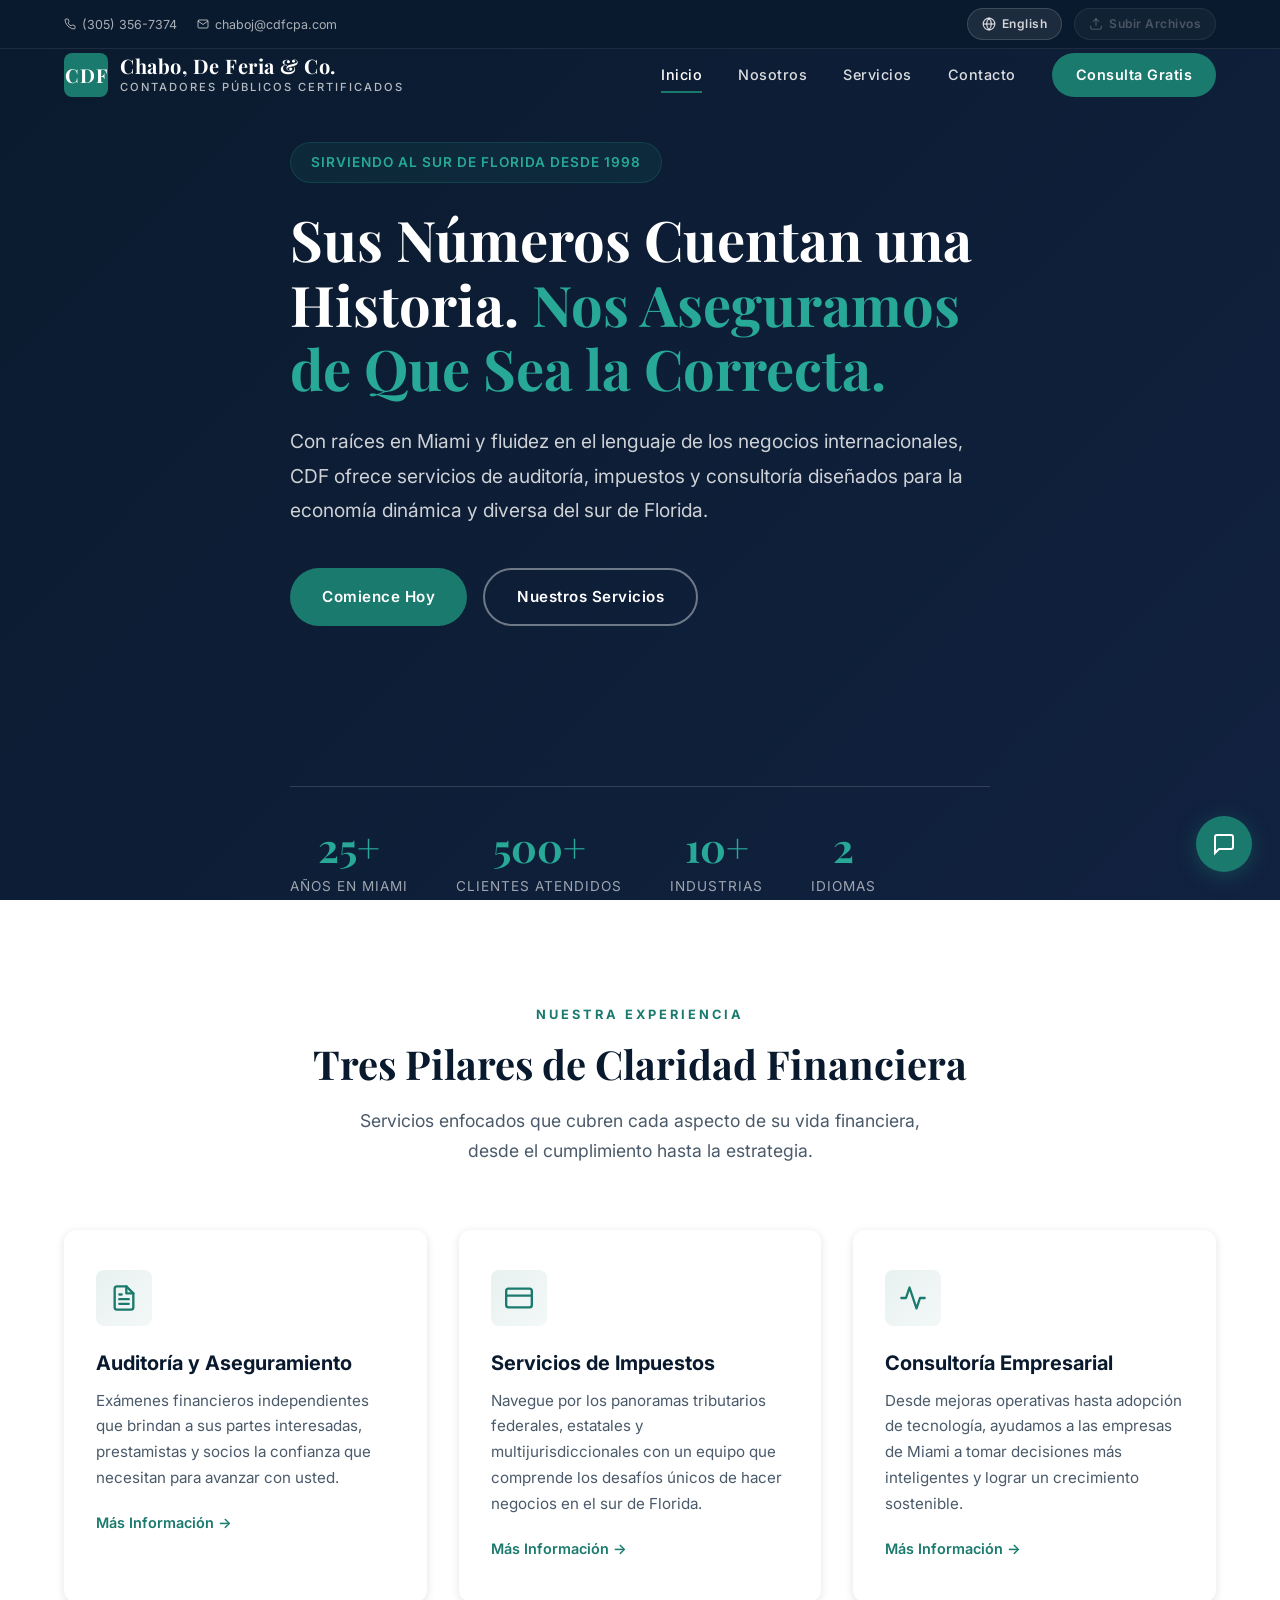
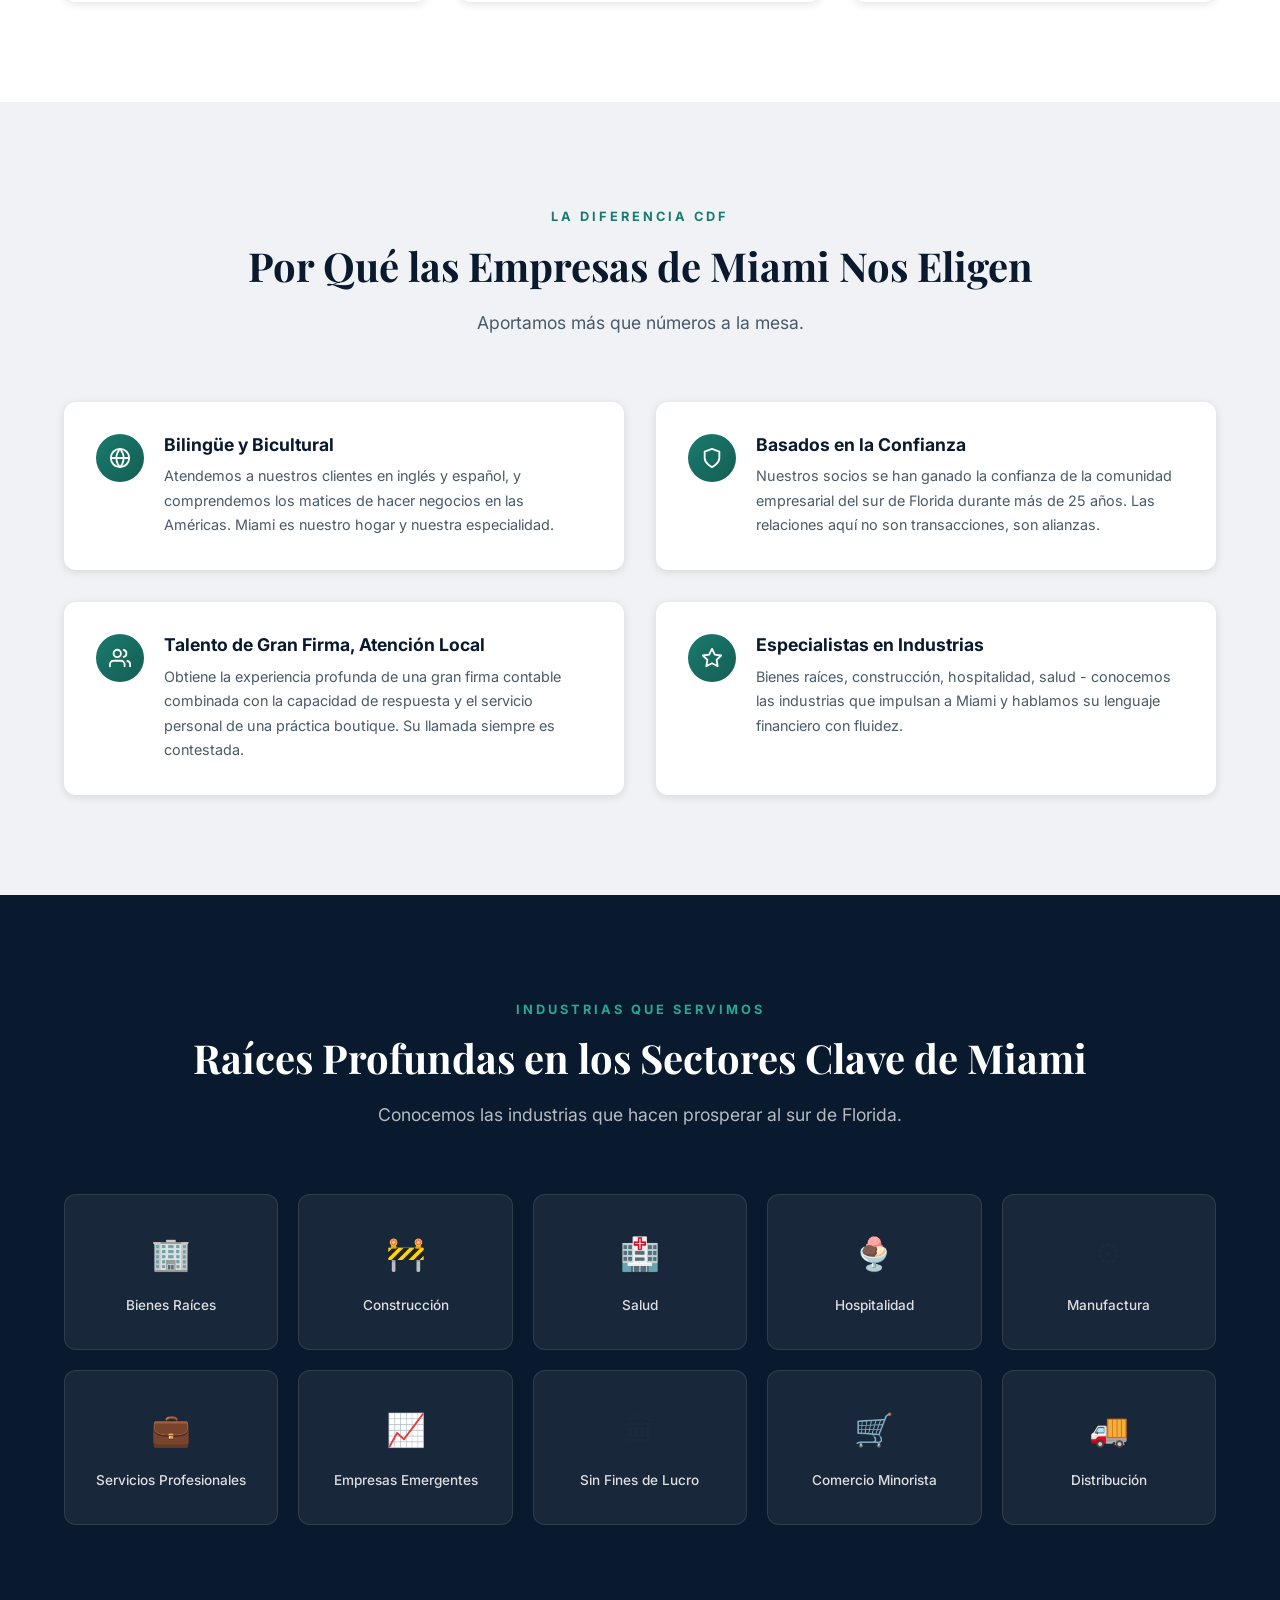
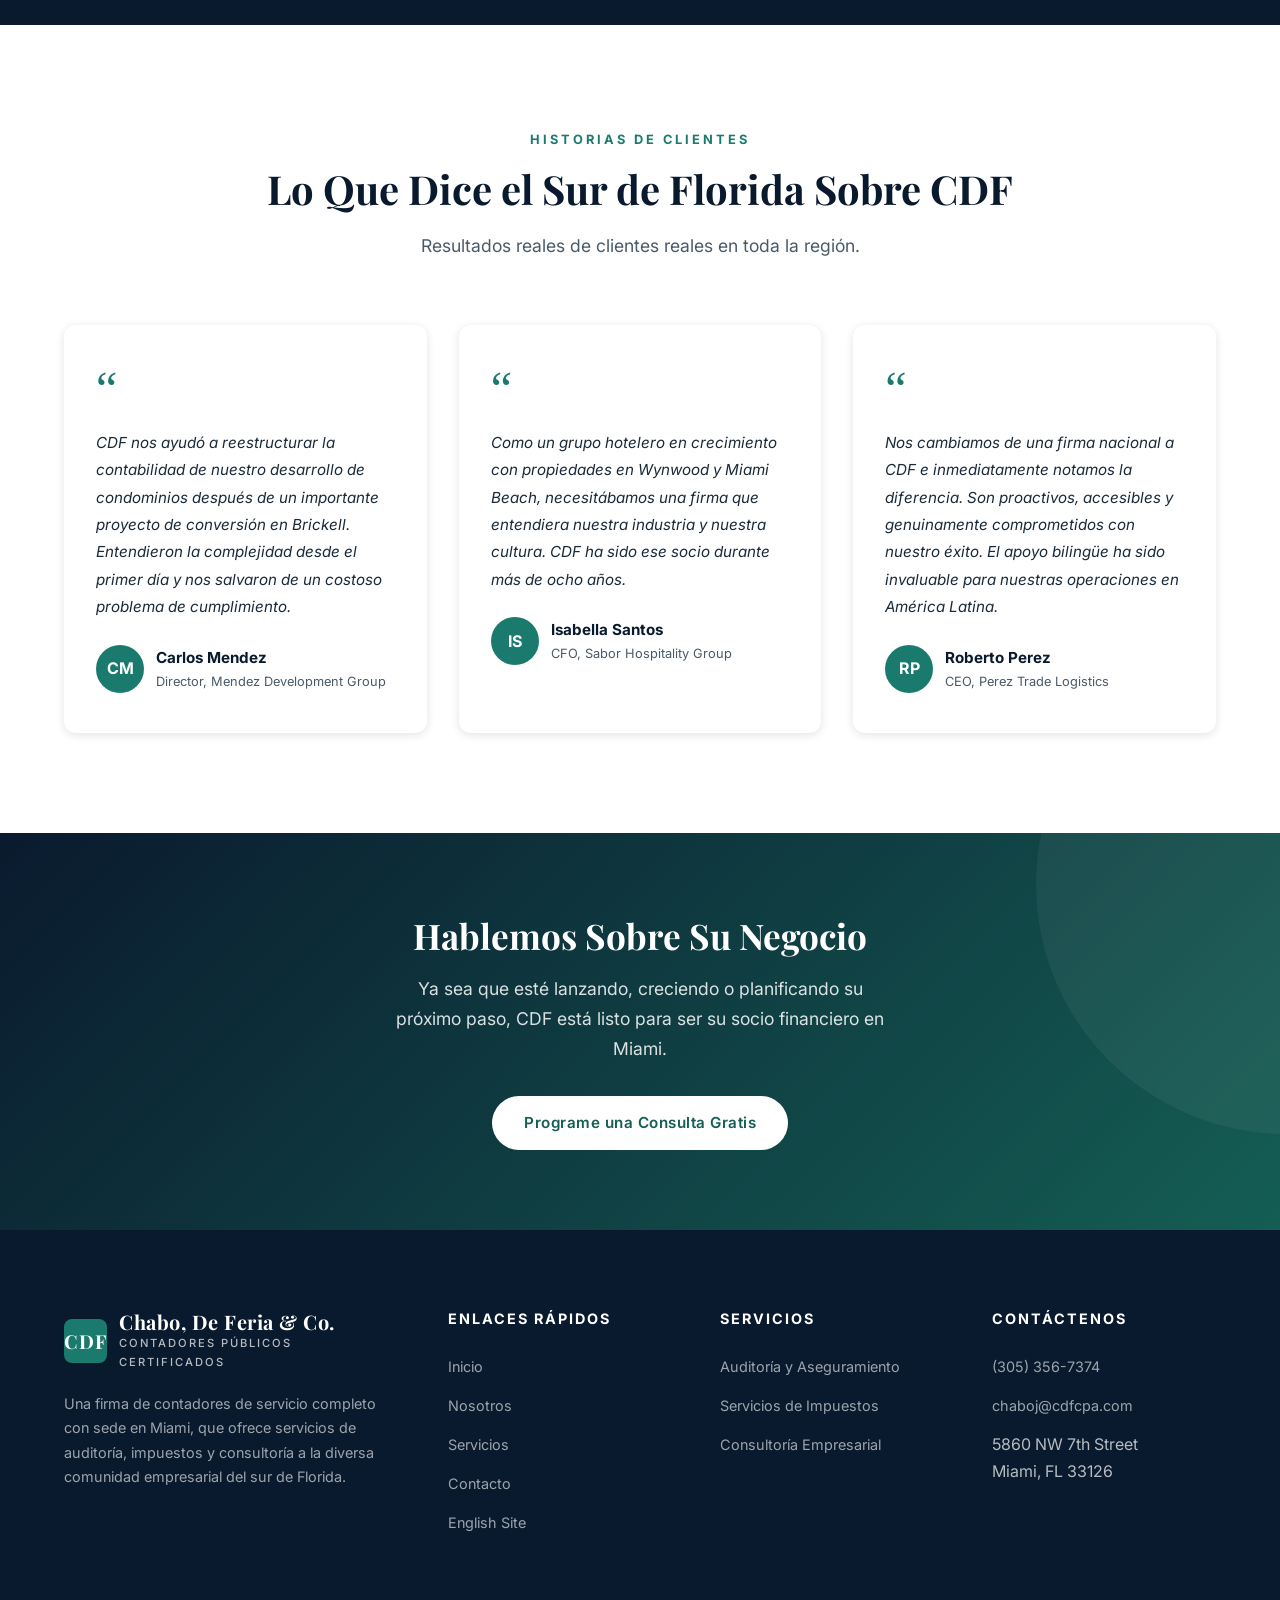
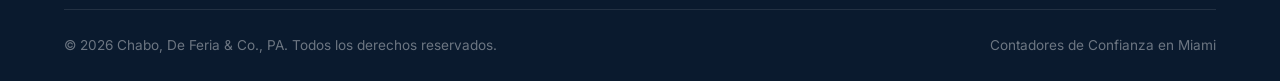
==== es/index.html @ 68018244 "Redesign with Miami flair, Spanish site, upload btn, contact widget - Rewrote all content with Miami" ====
<!DOCTYPE html>
<html lang="es">
<head>
    <meta charset="UTF-8">
    <meta name="viewport" content="width=device-width, initial-scale=1.0">
    <meta name="description" content="Chabo, De Feria & Co., PA - Firma de contadores de confianza en Miami. Servicios expertos de auditoría, impuestos y consultoría para la diversa comunidad empresarial del sur de Florida.">
    <title>CDF CPA | Chabo, De Feria & Co., PA | Contadores en Miami</title>
    <link rel="preconnect" href="https://fonts.googleapis.com">
    <link rel="preconnect" href="https://fonts.gstatic.com" crossorigin>
    <link href="https://fonts.googleapis.com/css2?family=Inter:wght@400;500;600;700&family=Playfair+Display:wght@600;700;800&display=swap" rel="stylesheet">
    <link rel="stylesheet" href="../css/styles.css">
</head>
<body>

    <!-- Top Bar -->
    <div class="top-bar">
        <div class="container">
            <div class="top-bar-left">
                <a href="tel:3053567374">
                    <svg width="12" height="12" viewBox="0 0 24 24" fill="none" stroke="currentColor" stroke-width="2"><path d="M22 16.92v3a2 2 0 0 1-2.18 2 19.79 19.79 0 0 1-8.63-3.07 19.5 19.5 0 0 1-6-6 19.79 19.79 0 0 1-3.07-8.67A2 2 0 0 1 4.11 2h3a2 2 0 0 1 2 1.72c.127.96.361 1.903.7 2.81a2 2 0 0 1-.45 2.11L8.09 9.91a16 16 0 0 0 6 6l1.27-1.27a2 2 0 0 1 2.11-.45c.907.339 1.85.573 2.81.7A2 2 0 0 1 22 16.92z"></path></svg>
                    (305) 356-7374
                </a>
                <a href="mailto:chaboj@cdfcpa.com">
                    <svg width="12" height="12" viewBox="0 0 24 24" fill="none" stroke="currentColor" stroke-width="2"><path d="M4 4h16c1.1 0 2 .9 2 2v12c0 1.1-.9 2-2 2H4c-1.1 0-2-.9-2-2V6c0-1.1.9-2 2-2z"></path><polyline points="22,6 12,13 2,6"></polyline></svg>
                    chaboj@cdfcpa.com
                </a>
            </div>
            <div class="top-bar-right">
                <a href="../index.html" class="lang-toggle">
                    <svg viewBox="0 0 24 24" fill="none" stroke="currentColor" stroke-width="2"><circle cx="12" cy="12" r="10"></circle><line x1="2" y1="12" x2="22" y2="12"></line><path d="M12 2a15.3 15.3 0 0 1 4 10 15.3 15.3 0 0 1-4 10 15.3 15.3 0 0 1-4-10 15.3 15.3 0 0 1 4-10z"></path></svg>
                    English
                </a>
                <div class="upload-btn">
                    <svg viewBox="0 0 24 24" fill="none" stroke="currentColor" stroke-width="2"><path d="M21 15v4a2 2 0 0 1-2 2H5a2 2 0 0 1-2-2v-4"></path><polyline points="17 8 12 3 7 8"></polyline><line x1="12" y1="3" x2="12" y2="15"></line></svg>
                    Subir Archivos
                    <span class="tooltip">Portal de clientes proximamente</span>
                </div>
            </div>
        </div>
    </div>

    <!-- Header -->
    <header class="header" id="header">
        <div class="container">
            <a href="index.html" class="logo">
                <div class="logo-mark">CDF</div>
                <div class="logo-text">
                    <span class="firm-name">Chabo, De Feria & Co.</span>
                    <span class="firm-subtitle">Contadores Públicos Certificados</span>
                </div>
            </a>
            <nav class="nav-menu" id="navMenu">
                <a href="index.html" class="active">Inicio</a>
                <a href="about.html">Nosotros</a>
                <a href="services.html">Servicios</a>
                <a href="contact.html">Contacto</a>
                <a href="contact.html" class="nav-cta">Consulta Gratis</a>
            </nav>
            <div class="nav-toggle" id="navToggle">
                <span></span>
                <span></span>
                <span></span>
            </div>
        </div>
    </header>

    <!-- Hero Section -->
    <section class="hero">
        <div class="hero-bg">
            <img src="https://images.unsplash.com/photo-1533106497176-45ae19e68ba2?w=1920&q=80" alt="Panorama del centro de Miami al atardecer con la Bahía de Biscayne">
        </div>
        <div class="hero-overlay"></div>
        <div class="container">
            <div class="hero-content fade-up">
                <div class="hero-badge">Sirviendo al Sur de Florida Desde 1998</div>
                <h1>Sus Números Cuentan una Historia. <span>Nos Aseguramos de Que Sea la Correcta.</span></h1>
                <p>Con raíces en Miami y fluidez en el lenguaje de los negocios internacionales, CDF ofrece servicios de auditoría, impuestos y consultoría diseñados para la economía dinámica y diversa del sur de Florida.</p>
                <div class="hero-buttons">
                    <a href="contact.html" class="btn btn-primary">Comience Hoy</a>
                    <a href="services.html" class="btn btn-secondary">Nuestros Servicios</a>
                </div>
            </div>
            <div class="hero-stats fade-up">
                <div class="hero-stat">
                    <div class="stat-number">25+</div>
                    <div class="stat-label">Años en Miami</div>
                </div>
                <div class="hero-stat">
                    <div class="stat-number">500+</div>
                    <div class="stat-label">Clientes Atendidos</div>
                </div>
                <div class="hero-stat">
                    <div class="stat-number">10+</div>
                    <div class="stat-label">Industrias</div>
                </div>
                <div class="hero-stat">
                    <div class="stat-number">2</div>
                    <div class="stat-label">Idiomas</div>
                </div>
            </div>
        </div>
    </section>

    <!-- Services Overview -->
    <section class="section">
        <div class="container">
            <div class="section-header fade-up">
                <span class="overline">Nuestra Experiencia</span>
                <h2>Tres Pilares de Claridad Financiera</h2>
                <p>Servicios enfocados que cubren cada aspecto de su vida financiera, desde el cumplimiento hasta la estrategia.</p>
            </div>
            <div class="services-grid">
                <div class="service-card fade-up">
                    <div class="service-icon">
                        <svg width="28" height="28" viewBox="0 0 24 24" fill="none" stroke="currentColor" stroke-width="2" stroke-linecap="round" stroke-linejoin="round"><path d="M14 2H6a2 2 0 0 0-2 2v16a2 2 0 0 0 2 2h12a2 2 0 0 0 2-2V8z"></path><polyline points="14 2 14 8 20 8"></polyline><line x1="16" y1="13" x2="8" y2="13"></line><line x1="16" y1="17" x2="8" y2="17"></line><polyline points="10 9 9 9 8 9"></polyline></svg>
                    </div>
                    <h3>Auditoría y Aseguramiento</h3>
                    <p>Exámenes financieros independientes que brindan a sus partes interesadas, prestamistas y socios la confianza que necesitan para avanzar con usted.</p>
                    <a href="services.html#audit" class="learn-more">Más Información &rarr;</a>
                </div>
                <div class="service-card fade-up">
                    <div class="service-icon">
                        <svg width="28" height="28" viewBox="0 0 24 24" fill="none" stroke="currentColor" stroke-width="2" stroke-linecap="round" stroke-linejoin="round"><rect x="1" y="4" width="22" height="16" rx="2" ry="2"></rect><line x1="1" y1="10" x2="23" y2="10"></line></svg>
                    </div>
                    <h3>Servicios de Impuestos</h3>
                    <p>Navegue por los panoramas tributarios federales, estatales y multijurisdiccionales con un equipo que comprende los desafíos únicos de hacer negocios en el sur de Florida.</p>
                    <a href="services.html#tax" class="learn-more">Más Información &rarr;</a>
                </div>
                <div class="service-card fade-up">
                    <div class="service-icon">
                        <svg width="28" height="28" viewBox="0 0 24 24" fill="none" stroke="currentColor" stroke-width="2" stroke-linecap="round" stroke-linejoin="round"><polyline points="22 12 18 12 15 21 9 3 6 12 2 12"></polyline></svg>
                    </div>
                    <h3>Consultoría Empresarial</h3>
                    <p>Desde mejoras operativas hasta adopción de tecnología, ayudamos a las empresas de Miami a tomar decisiones más inteligentes y lograr un crecimiento sostenible.</p>
                    <a href="services.html#consulting" class="learn-more">Más Información &rarr;</a>
                </div>
            </div>
        </div>
    </section>

    <!-- Why CDF -->
    <section class="section section-alt">
        <div class="container">
            <div class="section-header fade-up">
                <span class="overline">La Diferencia CDF</span>
                <h2>Por Qué las Empresas de Miami Nos Eligen</h2>
                <p>Aportamos más que números a la mesa.</p>
            </div>
            <div class="values-grid">
                <div class="value-card fade-up">
                    <div class="value-icon">
                        <svg width="22" height="22" viewBox="0 0 24 24" fill="none" stroke="currentColor" stroke-width="2" stroke-linecap="round" stroke-linejoin="round"><circle cx="12" cy="12" r="10"></circle><line x1="2" y1="12" x2="22" y2="12"></line><path d="M12 2a15.3 15.3 0 0 1 4 10 15.3 15.3 0 0 1-4 10 15.3 15.3 0 0 1-4-10 15.3 15.3 0 0 1 4-10z"></path></svg>
                    </div>
                    <div>
                        <h3>Bilingüe y Bicultural</h3>
                        <p>Atendemos a nuestros clientes en inglés y español, y comprendemos los matices de hacer negocios en las Américas. Miami es nuestro hogar y nuestra especialidad.</p>
                    </div>
                </div>
                <div class="value-card fade-up">
                    <div class="value-icon">
                        <svg width="22" height="22" viewBox="0 0 24 24" fill="none" stroke="currentColor" stroke-width="2" stroke-linecap="round" stroke-linejoin="round"><path d="M12 22s8-4 8-10V5l-8-3-8 3v7c0 6 8 10 8 10z"></path></svg>
                    </div>
                    <div>
                        <h3>Basados en la Confianza</h3>
                        <p>Nuestros socios se han ganado la confianza de la comunidad empresarial del sur de Florida durante más de 25 años. Las relaciones aquí no son transacciones, son alianzas.</p>
                    </div>
                </div>
                <div class="value-card fade-up">
                    <div class="value-icon">
                        <svg width="22" height="22" viewBox="0 0 24 24" fill="none" stroke="currentColor" stroke-width="2" stroke-linecap="round" stroke-linejoin="round"><path d="M17 21v-2a4 4 0 0 0-4-4H5a4 4 0 0 0-4 4v2"></path><circle cx="9" cy="7" r="4"></circle><path d="M23 21v-2a4 4 0 0 0-3-3.87"></path><path d="M16 3.13a4 4 0 0 1 0 7.75"></path></svg>
                    </div>
                    <div>
                        <h3>Talento de Gran Firma, Atención Local</h3>
                        <p>Obtiene la experiencia profunda de una gran firma contable combinada con la capacidad de respuesta y el servicio personal de una práctica boutique. Su llamada siempre es contestada.</p>
                    </div>
                </div>
                <div class="value-card fade-up">
                    <div class="value-icon">
                        <svg width="22" height="22" viewBox="0 0 24 24" fill="none" stroke="currentColor" stroke-width="2" stroke-linecap="round" stroke-linejoin="round"><polygon points="12 2 15.09 8.26 22 9.27 17 14.14 18.18 21.02 12 17.77 5.82 21.02 7 14.14 2 9.27 8.91 8.26 12 2"></polygon></svg>
                    </div>
                    <div>
                        <h3>Especialistas en Industrias</h3>
                        <p>Bienes raíces, construcción, hospitalidad, salud - conocemos las industrias que impulsan a Miami y hablamos su lenguaje financiero con fluidez.</p>
                    </div>
                </div>
            </div>
        </div>
    </section>

    <!-- Industries -->
    <section class="section section-dark">
        <div class="container">
            <div class="section-header fade-up">
                <span class="overline">Industrias que Servimos</span>
                <h2>Raíces Profundas en los Sectores Clave de Miami</h2>
                <p>Conocemos las industrias que hacen prosperar al sur de Florida.</p>
            </div>
            <div class="industries-grid fade-up">
                <div class="industry-item">
                    <div class="industry-icon">&#127970;</div>
                    <span>Bienes Raíces</span>
                </div>
                <div class="industry-item">
                    <div class="industry-icon">&#128679;</div>
                    <span>Construcción</span>
                </div>
                <div class="industry-item">
                    <div class="industry-icon">&#127973;</div>
                    <span>Salud</span>
                </div>
                <div class="industry-item">
                    <div class="industry-icon">&#127848;</div>
                    <span>Hospitalidad</span>
                </div>
                <div class="industry-item">
                    <div class="industry-icon">&#9881;</div>
                    <span>Manufactura</span>
                </div>
                <div class="industry-item">
                    <div class="industry-icon">&#128188;</div>
                    <span>Servicios Profesionales</span>
                </div>
                <div class="industry-item">
                    <div class="industry-icon">&#128200;</div>
                    <span>Empresas Emergentes</span>
                </div>
                <div class="industry-item">
                    <div class="industry-icon">&#127963;</div>
                    <span>Sin Fines de Lucro</span>
                </div>
                <div class="industry-item">
                    <div class="industry-icon">&#128722;</div>
                    <span>Comercio Minorista</span>
                </div>
                <div class="industry-item">
                    <div class="industry-icon">&#128666;</div>
                    <span>Distribución</span>
                </div>
            </div>
        </div>
    </section>

    <!-- Testimonials -->
    <section class="section">
        <div class="container">
            <div class="section-header fade-up">
                <span class="overline">Historias de Clientes</span>
                <h2>Lo Que Dice el Sur de Florida Sobre CDF</h2>
                <p>Resultados reales de clientes reales en toda la región.</p>
            </div>
            <div class="testimonials-grid">
                <div class="testimonial-card fade-up">
                    <div class="quote-mark">&ldquo;</div>
                    <blockquote>CDF nos ayudó a reestructurar la contabilidad de nuestro desarrollo de condominios después de un importante proyecto de conversión en Brickell. Entendieron la complejidad desde el primer día y nos salvaron de un costoso problema de cumplimiento.</blockquote>
                    <div class="testimonial-author">
                        <div class="author-avatar">CM</div>
                        <div>
                            <div class="author-name">Carlos Mendez</div>
                            <div class="author-title">Director, Mendez Development Group</div>
                        </div>
                    </div>
                </div>
                <div class="testimonial-card fade-up">
                    <div class="quote-mark">&ldquo;</div>
                    <blockquote>Como un grupo hotelero en crecimiento con propiedades en Wynwood y Miami Beach, necesitábamos una firma que entendiera nuestra industria y nuestra cultura. CDF ha sido ese socio durante más de ocho años.</blockquote>
                    <div class="testimonial-author">
                        <div class="author-avatar">IS</div>
                        <div>
                            <div class="author-name">Isabella Santos</div>
                            <div class="author-title">CFO, Sabor Hospitality Group</div>
                        </div>
                    </div>
                </div>
                <div class="testimonial-card fade-up">
                    <div class="quote-mark">&ldquo;</div>
                    <blockquote>Nos cambiamos de una firma nacional a CDF e inmediatamente notamos la diferencia. Son proactivos, accesibles y genuinamente comprometidos con nuestro éxito. El apoyo bilingüe ha sido invaluable para nuestras operaciones en América Latina.</blockquote>
                    <div class="testimonial-author">
                        <div class="author-avatar">RP</div>
                        <div>
                            <div class="author-name">Roberto Perez</div>
                            <div class="author-title">CEO, Perez Trade Logistics</div>
                        </div>
                    </div>
                </div>
            </div>
        </div>
    </section>

    <!-- CTA Banner -->
    <section class="cta-banner">
        <div class="container fade-up">
            <h2>Hablemos Sobre Su Negocio</h2>
            <p>Ya sea que esté lanzando, creciendo o planificando su próximo paso, CDF está listo para ser su socio financiero en Miami.</p>
            <a href="contact.html" class="btn">Programe una Consulta Gratis</a>
        </div>
    </section>

    <!-- Footer -->
    <footer class="footer">
        <div class="container">
            <div class="footer-grid">
                <div class="footer-brand">
                    <a href="index.html" class="logo">
                        <div class="logo-mark">CDF</div>
                        <div class="logo-text">
                            <span class="firm-name">Chabo, De Feria & Co.</span>
                            <span class="firm-subtitle">Contadores Públicos Certificados</span>
                        </div>
                    </a>
                    <p>Una firma de contadores de servicio completo con sede en Miami, que ofrece servicios de auditoría, impuestos y consultoría a la diversa comunidad empresarial del sur de Florida.</p>
                </div>
                <div>
                    <h4>Enlaces Rápidos</h4>
                    <ul>
                        <li><a href="index.html">Inicio</a></li>
                        <li><a href="about.html">Nosotros</a></li>
                        <li><a href="services.html">Servicios</a></li>
                        <li><a href="contact.html">Contacto</a></li>
                        <li><a href="../index.html">English Site</a></li>
                    </ul>
                </div>
                <div>
                    <h4>Servicios</h4>
                    <ul>
                        <li><a href="services.html#audit">Auditoría y Aseguramiento</a></li>
                        <li><a href="services.html#tax">Servicios de Impuestos</a></li>
                        <li><a href="services.html#consulting">Consultoría Empresarial</a></li>
                    </ul>
                </div>
                <div>
                    <h4>Contáctenos</h4>
                    <ul>
                        <li><a href="tel:3053567374">(305) 356-7374</a></li>
                        <li><a href="mailto:chaboj@cdfcpa.com">chaboj@cdfcpa.com</a></li>
                        <li>5860 NW 7th Street<br>Miami, FL 33126</li>
                    </ul>
                </div>
            </div>
            <div class="footer-bottom">
                <p>&copy; 2026 Chabo, De Feria & Co., PA. Todos los derechos reservados.</p>
                <p>Contadores de Confianza en Miami</p>
            </div>
        </div>
    </footer>

    <!-- Floating Contact Widget -->
    <div class="contact-widget" id="contactWidget">
        <div class="contact-widget-options">
            <a href="tel:3053567374" class="widget-option call">
                <span class="widget-icon">
                    <svg width="16" height="16" viewBox="0 0 24 24" fill="none" stroke="currentColor" stroke-width="2"><path d="M22 16.92v3a2 2 0 0 1-2.18 2 19.79 19.79 0 0 1-8.63-3.07 19.5 19.5 0 0 1-6-6 19.79 19.79 0 0 1-3.07-8.67A2 2 0 0 1 4.11 2h3a2 2 0 0 1 2 1.72c.127.96.361 1.903.7 2.81a2 2 0 0 1-.45 2.11L8.09 9.91a16 16 0 0 0 6 6l1.27-1.27a2 2 0 0 1 2.11-.45c.907.339 1.85.573 2.81.7A2 2 0 0 1 22 16.92z"></path></svg>
                </span>
                Llámenos
            </a>
            <a href="mailto:chaboj@cdfcpa.com" class="widget-option email">
                <span class="widget-icon">
                    <svg width="16" height="16" viewBox="0 0 24 24" fill="none" stroke="currentColor" stroke-width="2"><path d="M4 4h16c1.1 0 2 .9 2 2v12c0 1.1-.9 2-2 2H4c-1.1 0-2-.9-2-2V6c0-1.1.9-2 2-2z"></path><polyline points="22,6 12,13 2,6"></polyline></svg>
                </span>
                Envíe un Correo
            </a>
        </div>
        <button class="contact-widget-toggle" aria-label="Opciones de contacto">
            <svg viewBox="0 0 24 24" fill="none" stroke="currentColor" stroke-width="2"><path d="M21 15a2 2 0 0 1-2 2H7l-4 4V5a2 2 0 0 1 2-2h14a2 2 0 0 1 2 2z"></path></svg>
        </button>
    </div>

    <script src="../js/main.js"></script>
</body>
</html>
---- css/styles.css ----
/* ===== CSS Variables ===== */
:root {
    --primary: #0a1a2e;
    --primary-light: #112240;
    --accent: #1a7a6d;
    --accent-light: #28a896;
    --accent-dark: #145e54;
    --gold: #c49a3c;
    --coral: #e07c5a;
    --white: #ffffff;
    --off-white: #f0f2f5;
    --light-gray: #d8dee6;
    --medium-gray: #6b7d8e;
    --dark-gray: #2d3e4f;
    --text: #1a2a3a;
    --text-light: #4a5a6a;
    --shadow-sm: 0 2px 8px rgba(10, 26, 46, 0.12);
    --shadow-md: 0 4px 20px rgba(10, 26, 46, 0.18);
    --shadow-lg: 0 8px 40px rgba(10, 26, 46, 0.22);
    --radius: 12px;
    --radius-sm: 8px;
    --transition: 0.3s cubic-bezier(0.4, 0, 0.2, 1);
}

/* ===== Reset & Base ===== */
*,
*::before,
*::after {
    margin: 0;
    padding: 0;
    box-sizing: border-box;
}

html {
    scroll-behavior: smooth;
    font-size: 16px;
}

body {
    font-family: 'Inter', -apple-system, BlinkMacSystemFont, 'Segoe UI', sans-serif;
    color: var(--text);
    line-height: 1.7;
    background: var(--white);
    overflow-x: hidden;
}

h1, h2, h3, h4, h5, h6 {
    font-family: 'Playfair Display', Georgia, serif;
    color: var(--primary);
    line-height: 1.3;
    font-weight: 700;
}

a {
    text-decoration: none;
    color: inherit;
    transition: color var(--transition);
}

img {
    max-width: 100%;
    height: auto;
    display: block;
}

ul {
    list-style: none;
}

.container {
    max-width: 1200px;
    margin: 0 auto;
    padding: 0 24px;
}

/* ===== Top Bar ===== */
.top-bar {
    background: var(--primary);
    padding: 8px 0;
    border-bottom: 1px solid rgba(255, 255, 255, 0.08);
    position: fixed;
    top: 0;
    left: 0;
    width: 100%;
    z-index: 1001;
}

.top-bar .container {
    display: flex;
    justify-content: space-between;
    align-items: center;
}

.top-bar-left {
    display: flex;
    align-items: center;
    gap: 20px;
}

.top-bar-left a {
    color: rgba(255, 255, 255, 0.65);
    font-size: 0.78rem;
    display: flex;
    align-items: center;
    gap: 6px;
}

.top-bar-left a:hover {
    color: var(--accent-light);
}

.top-bar-right {
    display: flex;
    align-items: center;
    gap: 12px;
}

.lang-toggle {
    display: inline-flex;
    align-items: center;
    gap: 6px;
    background: rgba(255, 255, 255, 0.08);
    border: 1px solid rgba(255, 255, 255, 0.15);
    padding: 5px 14px;
    border-radius: 50px;
    color: rgba(255, 255, 255, 0.8);
    font-size: 0.75rem;
    font-weight: 600;
    cursor: pointer;
    transition: all var(--transition);
    text-decoration: none;
    letter-spacing: 0.5px;
}

.lang-toggle:hover {
    background: rgba(255, 255, 255, 0.15);
    color: var(--white);
    border-color: rgba(255, 255, 255, 0.3);
}

.lang-toggle svg {
    width: 14px;
    height: 14px;
}

.upload-btn {
    display: inline-flex;
    align-items: center;
    gap: 6px;
    background: rgba(255, 255, 255, 0.06);
    border: 1px solid rgba(255, 255, 255, 0.12);
    padding: 5px 14px;
    border-radius: 50px;
    color: rgba(255, 255, 255, 0.4);
    font-size: 0.75rem;
    font-weight: 600;
    cursor: not-allowed;
    letter-spacing: 0.5px;
    opacity: 0.6;
    position: relative;
}

.upload-btn svg {
    width: 14px;
    height: 14px;
}

.upload-btn .tooltip {
    position: absolute;
    top: calc(100% + 8px);
    right: 0;
    background: var(--primary-light);
    color: rgba(255, 255, 255, 0.8);
    padding: 6px 12px;
    border-radius: 6px;
    font-size: 0.7rem;
    white-space: nowrap;
    opacity: 0;
    pointer-events: none;
    transition: opacity var(--transition);
    font-weight: 400;
}

.upload-btn:hover .tooltip {
    opacity: 1;
}

/* ===== Header ===== */
.header {
    position: fixed;
    top: 37px;
    left: 0;
    width: 100%;
    z-index: 1000;
    background: transparent;
    transition: all var(--transition);
    padding: 16px 0;
}

.header.scrolled {
    background: rgba(10, 26, 46, 0.98);
    backdrop-filter: blur(12px);
    padding: 10px 0;
    box-shadow: var(--shadow-md);
}

.header .container {
    display: flex;
    justify-content: space-between;
    align-items: center;
}

.logo {
    display: flex;
    align-items: center;
    gap: 12px;
}

.logo-mark {
    width: 44px;
    height: 44px;
    background: var(--accent);
    border-radius: var(--radius-sm);
    display: flex;
    align-items: center;
    justify-content: center;
    font-family: 'Playfair Display', serif;
    font-weight: 700;
    font-size: 1.2rem;
    color: var(--white);
    letter-spacing: 1px;
}

.logo-text {
    display: flex;
    flex-direction: column;
}

.logo-text .firm-name {
    font-family: 'Playfair Display', serif;
    font-size: 1.25rem;
    font-weight: 700;
    color: var(--white);
    letter-spacing: 0.5px;
    line-height: 1.2;
}

.logo-text .firm-subtitle {
    font-size: 0.7rem;
    color: rgba(255, 255, 255, 0.7);
    text-transform: uppercase;
    letter-spacing: 2px;
    font-weight: 500;
}

.nav-menu {
    display: flex;
    align-items: center;
    gap: 36px;
}

.nav-menu a {
    color: rgba(255, 255, 255, 0.85);
    font-size: 0.9rem;
    font-weight: 500;
    letter-spacing: 0.5px;
    position: relative;
    padding: 4px 0;
}

.nav-menu a::after {
    content: '';
    position: absolute;
    bottom: -2px;
    left: 0;
    width: 0;
    height: 2px;
    background: var(--accent);
    transition: width var(--transition);
}

.nav-menu a:hover {
    color: var(--white);
}

.nav-menu a:hover::after {
    width: 100%;
}

.nav-menu a.active {
    color: var(--white);
}

.nav-menu a.active::after {
    width: 100%;
}

.nav-cta {
    background: var(--accent) !important;
    color: var(--white) !important;
    padding: 10px 24px !important;
    border-radius: 50px;
    font-weight: 600 !important;
    letter-spacing: 0.5px;
    transition: all var(--transition) !important;
}

.nav-cta::after {
    display: none !important;
}

.nav-cta:hover {
    background: var(--accent-light) !important;
    transform: translateY(-1px);
    box-shadow: 0 4px 15px rgba(26, 122, 109, 0.4);
}

/* Mobile Nav */
.nav-toggle {
    display: none;
    flex-direction: column;
    gap: 5px;
    cursor: pointer;
    padding: 4px;
    z-index: 1001;
}

.nav-toggle span {
    width: 26px;
    height: 2px;
    background: var(--white);
    border-radius: 2px;
    transition: all var(--transition);
}

.nav-toggle.active span:nth-child(1) {
    transform: rotate(45deg) translate(5px, 5px);
}

.nav-toggle.active span:nth-child(2) {
    opacity: 0;
}

.nav-toggle.active span:nth-child(3) {
    transform: rotate(-45deg) translate(5px, -5px);
}

/* ===== Buttons ===== */
.btn {
    display: inline-flex;
    align-items: center;
    gap: 8px;
    padding: 14px 32px;
    border-radius: 50px;
    font-weight: 600;
    font-size: 0.95rem;
    letter-spacing: 0.5px;
    transition: all var(--transition);
    border: none;
    cursor: pointer;
    font-family: inherit;
}

.btn-primary {
    background: var(--accent);
    color: var(--white);
}

.btn-primary:hover {
    background: var(--accent-light);
    transform: translateY(-2px);
    box-shadow: 0 6px 20px rgba(26, 122, 109, 0.35);
}

.btn-secondary {
    background: transparent;
    color: var(--white);
    border: 2px solid rgba(255, 255, 255, 0.4);
}

.btn-secondary:hover {
    border-color: var(--white);
    background: rgba(255, 255, 255, 0.1);
    transform: translateY(-2px);
}

.btn-outline {
    background: transparent;
    color: var(--accent);
    border: 2px solid var(--accent);
}

.btn-outline:hover {
    background: var(--accent);
    color: var(--white);
    transform: translateY(-2px);
    box-shadow: 0 6px 20px rgba(26, 122, 109, 0.35);
}

.btn-dark {
    background: var(--primary);
    color: var(--white);
}

.btn-dark:hover {
    background: var(--primary-light);
    transform: translateY(-2px);
    box-shadow: 0 6px 20px rgba(10, 26, 46, 0.35);
}

/* ===== Hero Section ===== */
.hero {
    position: relative;
    min-height: 100vh;
    display: flex;
    align-items: center;
    background: linear-gradient(135deg, var(--primary) 0%, var(--primary-light) 100%);
    overflow: hidden;
}

.hero-bg {
    position: absolute;
    inset: 0;
    z-index: 0;
}

.hero-bg img {
    width: 100%;
    height: 100%;
    object-fit: cover;
    opacity: 0.2;
}

.hero-overlay {
    position: absolute;
    inset: 0;
    background: linear-gradient(135deg, rgba(10, 26, 46, 0.92) 0%, rgba(17, 34, 64, 0.85) 100%);
    z-index: 1;
}

.hero-content {
    position: relative;
    z-index: 2;
    max-width: 700px;
    padding: 140px 0 80px;
}

.hero-badge {
    display: inline-flex;
    align-items: center;
    gap: 8px;
    background: rgba(26, 122, 109, 0.15);
    border: 1px solid rgba(26, 122, 109, 0.3);
    padding: 8px 20px;
    border-radius: 50px;
    color: var(--accent-light);
    font-size: 0.85rem;
    font-weight: 600;
    letter-spacing: 1px;
    text-transform: uppercase;
    margin-bottom: 24px;
}

.hero h1 {
    font-size: 3.5rem;
    color: var(--white);
    margin-bottom: 24px;
    line-height: 1.15;
}

.hero h1 span {
    color: var(--accent-light);
}

.hero p {
    font-size: 1.2rem;
    color: rgba(255, 255, 255, 0.8);
    margin-bottom: 40px;
    line-height: 1.8;
}

.hero-buttons {
    display: flex;
    gap: 16px;
    flex-wrap: wrap;
}

.hero-stats {
    position: relative;
    z-index: 2;
    display: flex;
    gap: 48px;
    margin-top: 80px;
    padding-top: 40px;
    border-top: 1px solid rgba(255, 255, 255, 0.15);
}

.hero-stat {
    text-align: center;
}

.hero-stat .stat-number {
    font-family: 'Playfair Display', serif;
    font-size: 2.5rem;
    font-weight: 700;
    color: var(--accent-light);
    line-height: 1;
}

.hero-stat .stat-label {
    font-size: 0.85rem;
    color: rgba(255, 255, 255, 0.6);
    margin-top: 8px;
    text-transform: uppercase;
    letter-spacing: 1px;
}

/* ===== Page Hero (inner pages) ===== */
.page-hero {
    position: relative;
    padding: 200px 0 100px;
    background: linear-gradient(135deg, var(--primary) 0%, var(--primary-light) 100%);
    overflow: hidden;
}

.page-hero-bg {
    position: absolute;
    inset: 0;
    z-index: 0;
}

.page-hero-bg img {
    width: 100%;
    height: 100%;
    object-fit: cover;
    opacity: 0.15;
}

.page-hero-overlay {
    position: absolute;
    inset: 0;
    background: linear-gradient(135deg, rgba(10, 26, 46, 0.93) 0%, rgba(17, 34, 64, 0.85) 100%);
    z-index: 1;
}

.page-hero-content {
    position: relative;
    z-index: 2;
    text-align: center;
}

.page-hero h1 {
    font-size: 3rem;
    color: var(--white);
    margin-bottom: 16px;
}

.page-hero p {
    font-size: 1.15rem;
    color: rgba(255, 255, 255, 0.75);
    max-width: 600px;
    margin: 0 auto;
}

/* ===== Sections ===== */
.section {
    padding: 100px 0;
}

.section-alt {
    background: var(--off-white);
}

.section-dark {
    background: var(--primary);
}

.section-header {
    text-align: center;
    margin-bottom: 64px;
}

.section-header .overline {
    display: inline-block;
    font-size: 0.8rem;
    font-weight: 700;
    text-transform: uppercase;
    letter-spacing: 3px;
    color: var(--accent);
    margin-bottom: 12px;
}

.section-header h2 {
    font-size: 2.5rem;
    margin-bottom: 16px;
}

.section-header p {
    font-size: 1.1rem;
    color: var(--text-light);
    max-width: 600px;
    margin: 0 auto;
}

.section-dark .section-header .overline {
    color: var(--accent-light);
}

.section-dark .section-header h2 {
    color: var(--white);
}

.section-dark .section-header p {
    color: rgba(255, 255, 255, 0.7);
}

/* ===== Services Grid ===== */
.services-grid {
    display: grid;
    grid-template-columns: repeat(3, 1fr);
    gap: 32px;
}

.service-card {
    background: var(--white);
    border-radius: var(--radius);
    padding: 40px 32px;
    box-shadow: var(--shadow-sm);
    transition: all var(--transition);
    position: relative;
    overflow: hidden;
}

.service-card::before {
    content: '';
    position: absolute;
    top: 0;
    left: 0;
    width: 100%;
    height: 4px;
    background: var(--accent);
    transform: scaleX(0);
    transform-origin: left;
    transition: transform var(--transition);
}

.service-card:hover {
    transform: translateY(-8px);
    box-shadow: var(--shadow-lg);
}

.service-card:hover::before {
    transform: scaleX(1);
}

.service-icon {
    width: 56px;
    height: 56px;
    background: linear-gradient(135deg, rgba(26, 122, 109, 0.1), rgba(26, 122, 109, 0.05));
    border-radius: var(--radius-sm);
    display: flex;
    align-items: center;
    justify-content: center;
    margin-bottom: 24px;
    font-size: 1.5rem;
    color: var(--accent);
}

.service-card h3 {
    font-size: 1.25rem;
    margin-bottom: 12px;
    font-family: 'Inter', sans-serif;
    font-weight: 700;
}

.service-card p {
    color: var(--text-light);
    font-size: 0.95rem;
    line-height: 1.7;
}

.service-card .learn-more {
    display: inline-flex;
    align-items: center;
    gap: 6px;
    margin-top: 20px;
    color: var(--accent);
    font-weight: 600;
    font-size: 0.9rem;
}

.service-card .learn-more:hover {
    gap: 10px;
}

/* ===== Values / Features ===== */
.values-grid {
    display: grid;
    grid-template-columns: repeat(2, 1fr);
    gap: 32px;
}

.value-card {
    display: flex;
    gap: 20px;
    padding: 32px;
    background: var(--white);
    border-radius: var(--radius);
    box-shadow: var(--shadow-sm);
    transition: all var(--transition);
}

.value-card:hover {
    box-shadow: var(--shadow-md);
    transform: translateY(-4px);
}

.value-icon {
    flex-shrink: 0;
    width: 48px;
    height: 48px;
    background: linear-gradient(135deg, var(--accent), var(--accent-dark));
    border-radius: 50%;
    display: flex;
    align-items: center;
    justify-content: center;
    color: var(--white);
    font-size: 1.2rem;
}

.value-card h3 {
    font-size: 1.1rem;
    margin-bottom: 8px;
    font-family: 'Inter', sans-serif;
    font-weight: 700;
}

.value-card p {
    color: var(--text-light);
    font-size: 0.9rem;
}

/* ===== Industries ===== */
.industries-grid {
    display: grid;
    grid-template-columns: repeat(5, 1fr);
    gap: 20px;
}

.industry-item {
    text-align: center;
    padding: 32px 16px;
    background: rgba(255, 255, 255, 0.06);
    border: 1px solid rgba(255, 255, 255, 0.1);
    border-radius: var(--radius);
    transition: all var(--transition);
}

.industry-item:hover {
    background: rgba(26, 122, 109, 0.1);
    border-color: var(--accent);
    transform: translateY(-4px);
}

.industry-item .industry-icon {
    font-size: 2rem;
    margin-bottom: 12px;
}

.industry-item span {
    display: block;
    color: rgba(255, 255, 255, 0.85);
    font-size: 0.85rem;
    font-weight: 500;
}

/* ===== Team Section ===== */
.team-grid {
    display: grid;
    grid-template-columns: repeat(3, 1fr);
    gap: 32px;
}

.team-card {
    background: var(--white);
    border-radius: var(--radius);
    overflow: hidden;
    box-shadow: var(--shadow-sm);
    transition: all var(--transition);
}

.team-card:hover {
    transform: translateY(-8px);
    box-shadow: var(--shadow-lg);
}

.team-card-image {
    height: 300px;
    overflow: hidden;
    position: relative;
}

.team-card-image img {
    width: 100%;
    height: 100%;
    object-fit: cover;
    transition: transform var(--transition);
}

.team-card:hover .team-card-image img {
    transform: scale(1.05);
}

.team-card-body {
    padding: 28px;
}

.team-card h3 {
    font-size: 1.2rem;
    margin-bottom: 4px;
    font-family: 'Inter', sans-serif;
    font-weight: 700;
}

.team-card .team-title {
    color: var(--accent);
    font-size: 0.85rem;
    font-weight: 600;
    text-transform: uppercase;
    letter-spacing: 1px;
    margin-bottom: 12px;
}

.team-card p {
    color: var(--text-light);
    font-size: 0.9rem;
    line-height: 1.7;
}

.team-card .team-contact {
    margin-top: 16px;
    padding-top: 16px;
    border-top: 1px solid var(--light-gray);
    display: flex;
    flex-direction: column;
    gap: 6px;
}

.team-card .team-contact a {
    color: var(--text-light);
    font-size: 0.85rem;
    display: flex;
    align-items: center;
    gap: 8px;
}

.team-card .team-contact a:hover {
    color: var(--accent);
}

/* ===== Testimonials ===== */
.testimonials-grid {
    display: grid;
    grid-template-columns: repeat(3, 1fr);
    gap: 32px;
}

.testimonial-card {
    background: var(--white);
    border-radius: var(--radius);
    padding: 40px 32px;
    box-shadow: var(--shadow-sm);
    position: relative;
    transition: all var(--transition);
}

.testimonial-card:hover {
    box-shadow: var(--shadow-md);
    transform: translateY(-4px);
}

.testimonial-card .quote-mark {
    font-size: 3rem;
    color: var(--accent);
    line-height: 1;
    margin-bottom: 16px;
    font-family: Georgia, serif;
}

.testimonial-card blockquote {
    color: var(--text);
    font-size: 0.95rem;
    font-style: italic;
    line-height: 1.8;
    margin-bottom: 24px;
}

.testimonial-author {
    display: flex;
    align-items: center;
    gap: 12px;
}

.testimonial-author .author-avatar {
    width: 48px;
    height: 48px;
    border-radius: 50%;
    background: var(--accent);
    display: flex;
    align-items: center;
    justify-content: center;
    color: var(--white);
    font-weight: 700;
    font-size: 1rem;
}

.testimonial-author .author-name {
    font-weight: 700;
    color: var(--primary);
    font-size: 0.95rem;
}

.testimonial-author .author-title {
    color: var(--text-light);
    font-size: 0.8rem;
}

/* ===== CTA Banner ===== */
.cta-banner {
    background: linear-gradient(135deg, var(--primary) 0%, var(--accent-dark) 100%);
    padding: 80px 0;
    text-align: center;
    position: relative;
    overflow: hidden;
}

.cta-banner::before {
    content: '';
    position: absolute;
    top: -50%;
    right: -20%;
    width: 500px;
    height: 500px;
    background: rgba(255, 255, 255, 0.05);
    border-radius: 50%;
}

.cta-banner h2 {
    color: var(--white);
    font-size: 2.2rem;
    margin-bottom: 16px;
}

.cta-banner p {
    color: rgba(255, 255, 255, 0.85);
    font-size: 1.1rem;
    max-width: 500px;
    margin: 0 auto 32px;
}

.cta-banner .btn {
    background: var(--white);
    color: var(--accent-dark);
}

.cta-banner .btn:hover {
    background: var(--off-white);
    transform: translateY(-2px);
    box-shadow: 0 6px 20px rgba(0, 0, 0, 0.2);
}

/* ===== Service Detail (services page) ===== */
.service-detail {
    display: flex;
    gap: 60px;
    align-items: center;
    padding: 80px 0;
}

.service-detail:nth-child(even) {
    flex-direction: row-reverse;
}

.service-detail-content {
    flex: 1;
}

.service-detail-content .overline {
    display: inline-block;
    font-size: 0.8rem;
    font-weight: 700;
    text-transform: uppercase;
    letter-spacing: 3px;
    color: var(--accent);
    margin-bottom: 12px;
}

.service-detail-content h2 {
    font-size: 2rem;
    margin-bottom: 16px;
}

.service-detail-content p {
    color: var(--text-light);
    margin-bottom: 24px;
    line-height: 1.8;
}

.service-detail-content ul {
    display: grid;
    grid-template-columns: 1fr 1fr;
    gap: 12px;
    margin-bottom: 32px;
}

.service-detail-content ul li {
    display: flex;
    align-items: flex-start;
    gap: 10px;
    color: var(--text);
    font-size: 0.9rem;
}

.service-detail-content ul li::before {
    content: '\2713';
    color: var(--accent);
    font-weight: 700;
    flex-shrink: 0;
    margin-top: 2px;
}

.service-detail-image {
    flex: 1;
    border-radius: var(--radius);
    overflow: hidden;
    box-shadow: var(--shadow-lg);
    max-height: 400px;
}

.service-detail-image img {
    width: 100%;
    height: 100%;
    object-fit: cover;
}

/* ===== Process Steps ===== */
.process-grid {
    display: grid;
    grid-template-columns: repeat(4, 1fr);
    gap: 32px;
    position: relative;
}

.process-grid::before {
    content: '';
    position: absolute;
    top: 40px;
    left: 10%;
    width: 80%;
    height: 2px;
    background: linear-gradient(to right, var(--accent), var(--accent-light));
    z-index: 0;
}

.process-step {
    text-align: center;
    position: relative;
    z-index: 1;
}

.process-step .step-number {
    width: 80px;
    height: 80px;
    border-radius: 50%;
    background: var(--white);
    border: 3px solid var(--accent);
    display: flex;
    align-items: center;
    justify-content: center;
    margin: 0 auto 24px;
    font-family: 'Playfair Display', serif;
    font-size: 1.5rem;
    font-weight: 700;
    color: var(--accent);
}

.process-step h3 {
    font-size: 1.1rem;
    margin-bottom: 8px;
    font-family: 'Inter', sans-serif;
    font-weight: 700;
}

.process-step p {
    color: var(--text-light);
    font-size: 0.9rem;
}

/* ===== About Story ===== */
.about-story {
    display: flex;
    gap: 60px;
    align-items: center;
}

.about-story-content {
    flex: 1;
}

.about-story-content h2 {
    font-size: 2.2rem;
    margin-bottom: 20px;
}

.about-story-content p {
    color: var(--text-light);
    margin-bottom: 16px;
    line-height: 1.8;
}

.about-story-image {
    flex: 1;
    border-radius: var(--radius);
    overflow: hidden;
    box-shadow: var(--shadow-lg);
}

.about-story-image img {
    width: 100%;
    height: 100%;
    object-fit: cover;
}

/* ===== Contact Page ===== */
.contact-grid {
    display: grid;
    grid-template-columns: 1fr 1.2fr;
    gap: 60px;
}

.contact-info-cards {
    display: flex;
    flex-direction: column;
    gap: 24px;
}

.contact-info-card {
    display: flex;
    gap: 16px;
    padding: 24px;
    background: var(--off-white);
    border-radius: var(--radius);
    transition: all var(--transition);
}

.contact-info-card:hover {
    background: var(--white);
    box-shadow: var(--shadow-md);
    transform: translateX(4px);
}

.contact-info-card .card-icon {
    flex-shrink: 0;
    width: 48px;
    height: 48px;
    background: var(--accent);
    border-radius: var(--radius-sm);
    display: flex;
    align-items: center;
    justify-content: center;
    color: var(--white);
    font-size: 1.2rem;
}

.contact-info-card h3 {
    font-size: 1rem;
    margin-bottom: 4px;
    font-family: 'Inter', sans-serif;
    font-weight: 700;
}

.contact-info-card p,
.contact-info-card a {
    color: var(--text-light);
    font-size: 0.9rem;
}

.contact-info-card a:hover {
    color: var(--accent);
}

.contact-form {
    background: var(--white);
    border-radius: var(--radius);
    padding: 48px;
    box-shadow: var(--shadow-md);
}

.contact-form h3 {
    font-size: 1.5rem;
    margin-bottom: 8px;
}

.contact-form > p {
    color: var(--text-light);
    margin-bottom: 32px;
    font-size: 0.95rem;
}

.form-row {
    display: grid;
    grid-template-columns: 1fr 1fr;
    gap: 20px;
}

.form-group {
    margin-bottom: 20px;
}

.form-group label {
    display: block;
    font-size: 0.85rem;
    font-weight: 600;
    color: var(--text);
    margin-bottom: 8px;
}

.form-group input,
.form-group select,
.form-group textarea {
    width: 100%;
    padding: 12px 16px;
    border: 2px solid var(--light-gray);
    border-radius: var(--radius-sm);
    font-family: inherit;
    font-size: 0.95rem;
    color: var(--text);
    transition: all var(--transition);
    background: var(--white);
}

.form-group input:focus,
.form-group select:focus,
.form-group textarea:focus {
    outline: none;
    border-color: var(--accent);
    box-shadow: 0 0 0 3px rgba(26, 122, 109, 0.1);
}

.form-group textarea {
    resize: vertical;
    min-height: 120px;
}

.form-group select {
    appearance: none;
    background-image: url("data:image/svg+xml,%3Csvg xmlns='http://www.w3.org/2000/svg' width='12' height='12' viewBox='0 0 24 24' fill='none' stroke='%238899aa' stroke-width='2'%3E%3Cpath d='M6 9l6 6 6-6'/%3E%3C/svg%3E");
    background-repeat: no-repeat;
    background-position: right 16px center;
    padding-right: 40px;
}

.form-submit-btn {
    width: 100%;
    padding: 16px;
    background: var(--accent);
    color: var(--white);
    border: none;
    border-radius: var(--radius-sm);
    font-family: inherit;
    font-size: 1rem;
    font-weight: 600;
    cursor: pointer;
    transition: all var(--transition);
}

.form-submit-btn:hover {
    background: var(--accent-dark);
    transform: translateY(-2px);
    box-shadow: 0 4px 15px rgba(26, 122, 109, 0.35);
}

/* Map embed */
.contact-map {
    margin-top: 60px;
    border-radius: var(--radius);
    overflow: hidden;
    box-shadow: var(--shadow-md);
}

.contact-map iframe {
    width: 100%;
    height: 350px;
    border: none;
}

/* ===== Footer ===== */
.footer {
    background: var(--primary);
    padding: 80px 0 0;
    color: rgba(255, 255, 255, 0.7);
}

.footer-grid {
    display: grid;
    grid-template-columns: 1.5fr 1fr 1fr 1fr;
    gap: 48px;
    padding-bottom: 60px;
    border-bottom: 1px solid rgba(255, 255, 255, 0.1);
}

.footer-brand .logo {
    margin-bottom: 20px;
}

.footer-brand p {
    font-size: 0.9rem;
    line-height: 1.7;
    color: rgba(255, 255, 255, 0.6);
}

.footer h4 {
    color: var(--white);
    font-family: 'Inter', sans-serif;
    font-size: 0.9rem;
    font-weight: 700;
    text-transform: uppercase;
    letter-spacing: 2px;
    margin-bottom: 24px;
}

.footer ul li {
    margin-bottom: 12px;
}

.footer ul li a {
    color: rgba(255, 255, 255, 0.6);
    font-size: 0.9rem;
    transition: all var(--transition);
}

.footer ul li a:hover {
    color: var(--accent-light);
    padding-left: 4px;
}

.footer-bottom {
    padding: 24px 0;
    display: flex;
    justify-content: space-between;
    align-items: center;
    font-size: 0.85rem;
}

.footer-bottom p {
    color: rgba(255, 255, 255, 0.4);
}

/* ===== Floating Contact Widget ===== */
.contact-widget {
    position: fixed;
    bottom: 28px;
    right: 28px;
    z-index: 999;
}

.contact-widget-toggle {
    width: 56px;
    height: 56px;
    border-radius: 50%;
    background: var(--accent);
    border: none;
    cursor: pointer;
    display: flex;
    align-items: center;
    justify-content: center;
    color: var(--white);
    box-shadow: 0 4px 20px rgba(26, 122, 109, 0.4);
    transition: all var(--transition);
}

.contact-widget-toggle:hover {
    background: var(--accent-light);
    transform: scale(1.08);
    box-shadow: 0 6px 25px rgba(26, 122, 109, 0.5);
}

.contact-widget-toggle svg {
    width: 24px;
    height: 24px;
    transition: transform var(--transition);
}

.contact-widget.open .contact-widget-toggle svg {
    transform: rotate(45deg);
}

.contact-widget-options {
    position: absolute;
    bottom: 70px;
    right: 0;
    display: flex;
    flex-direction: column;
    gap: 10px;
    opacity: 0;
    visibility: hidden;
    transform: translateY(10px);
    transition: all var(--transition);
}

.contact-widget.open .contact-widget-options {
    opacity: 1;
    visibility: visible;
    transform: translateY(0);
}

.widget-option {
    display: flex;
    align-items: center;
    gap: 10px;
    background: var(--white);
    padding: 10px 18px;
    border-radius: 50px;
    box-shadow: var(--shadow-md);
    white-space: nowrap;
    font-size: 0.85rem;
    font-weight: 600;
    color: var(--text);
    transition: all var(--transition);
}

.widget-option:hover {
    box-shadow: var(--shadow-lg);
    transform: translateX(-4px);
}

.widget-option .widget-icon {
    width: 36px;
    height: 36px;
    border-radius: 50%;
    display: flex;
    align-items: center;
    justify-content: center;
    flex-shrink: 0;
}

.widget-option.call .widget-icon {
    background: #22c55e;
    color: var(--white);
}

.widget-option.email .widget-icon {
    background: var(--accent);
    color: var(--white);
}

/* ===== Animations ===== */
.fade-up {
    opacity: 0;
    transform: translateY(30px);
    transition: opacity 0.6s ease, transform 0.6s ease;
}

.fade-up.visible {
    opacity: 1;
    transform: translateY(0);
}

/* ===== Responsive ===== */
@media (max-width: 1024px) {
    .services-grid,
    .testimonials-grid,
    .team-grid {
        grid-template-columns: repeat(2, 1fr);
    }

    .industries-grid {
        grid-template-columns: repeat(3, 1fr);
    }

    .process-grid {
        grid-template-columns: repeat(2, 1fr);
    }

    .process-grid::before {
        display: none;
    }

    .hero h1 {
        font-size: 2.8rem;
    }

    .hero-stats {
        gap: 32px;
    }

    .service-detail {
        flex-direction: column !important;
        gap: 32px;
    }

    .about-story {
        flex-direction: column;
        gap: 32px;
    }

    .footer-grid {
        grid-template-columns: 1fr 1fr;
    }
}

@media (max-width: 768px) {
    .top-bar-left {
        display: none;
    }

    .nav-toggle {
        display: flex;
    }

    .nav-menu {
        position: fixed;
        top: 0;
        right: -100%;
        width: 280px;
        height: 100vh;
        background: var(--primary);
        flex-direction: column;
        padding: 100px 32px 32px;
        gap: 24px;
        transition: right var(--transition);
        box-shadow: -4px 0 20px rgba(0, 0, 0, 0.3);
    }

    .nav-menu.open {
        right: 0;
    }

    .nav-menu a {
        font-size: 1rem;
    }

    .hero h1 {
        font-size: 2.2rem;
    }

    .hero-stats {
        flex-wrap: wrap;
        gap: 24px;
    }

    .hero-stat {
        flex: 1 1 40%;
    }

    .section {
        padding: 60px 0;
    }

    .section-header h2 {
        font-size: 2rem;
    }

    .services-grid,
    .testimonials-grid,
    .values-grid,
    .team-grid {
        grid-template-columns: 1fr;
    }

    .industries-grid {
        grid-template-columns: repeat(2, 1fr);
    }

    .process-grid {
        grid-template-columns: 1fr;
    }

    .contact-grid {
        grid-template-columns: 1fr;
    }

    .form-row {
        grid-template-columns: 1fr;
    }

    .footer-grid {
        grid-template-columns: 1fr;
        gap: 32px;
    }

    .footer-bottom {
        flex-direction: column;
        gap: 8px;
        text-align: center;
    }

    .page-hero {
        padding: 160px 0 60px;
    }

    .page-hero h1 {
        font-size: 2.2rem;
    }
}

@media (max-width: 480px) {
    .hero h1 {
        font-size: 1.8rem;
    }

    .hero p {
        font-size: 1rem;
    }

    .hero-buttons {
        flex-direction: column;
    }

    .hero-stat .stat-number {
        font-size: 2rem;
    }

    .contact-form {
        padding: 28px;
    }
}
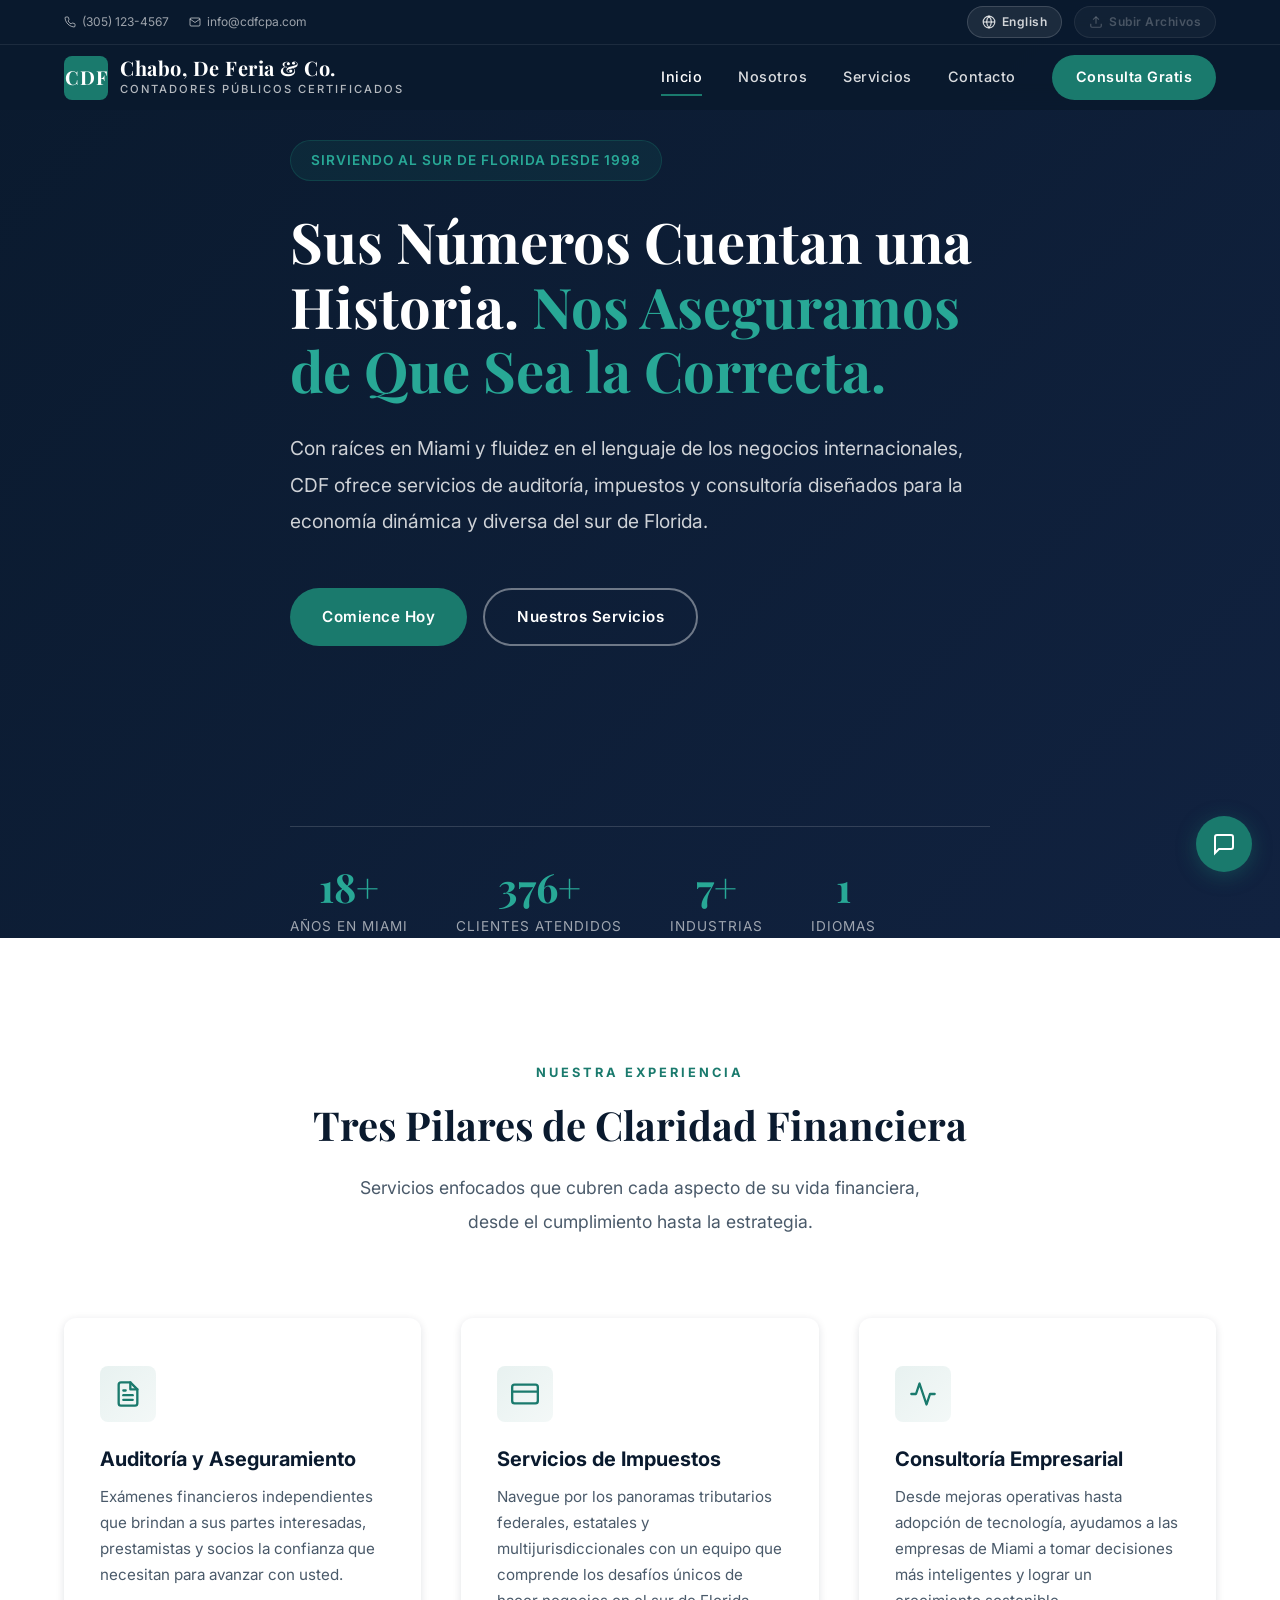
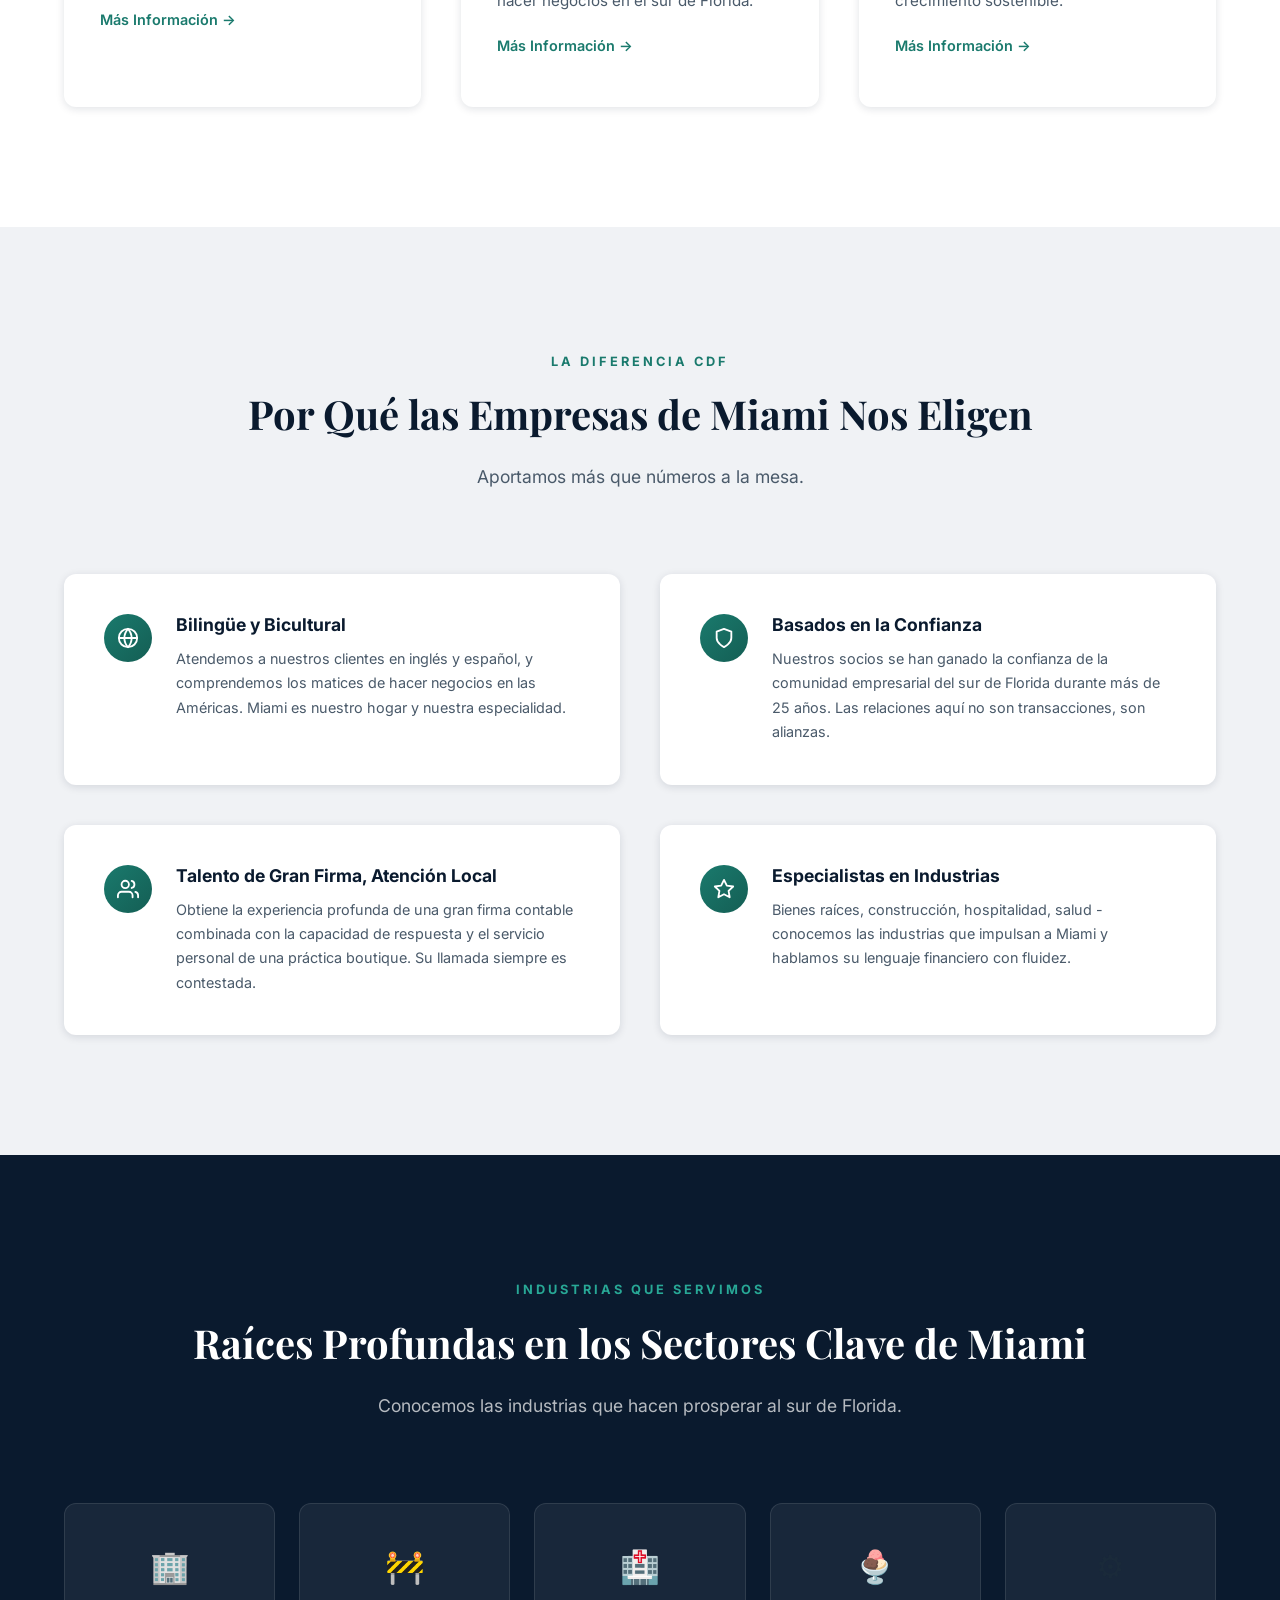
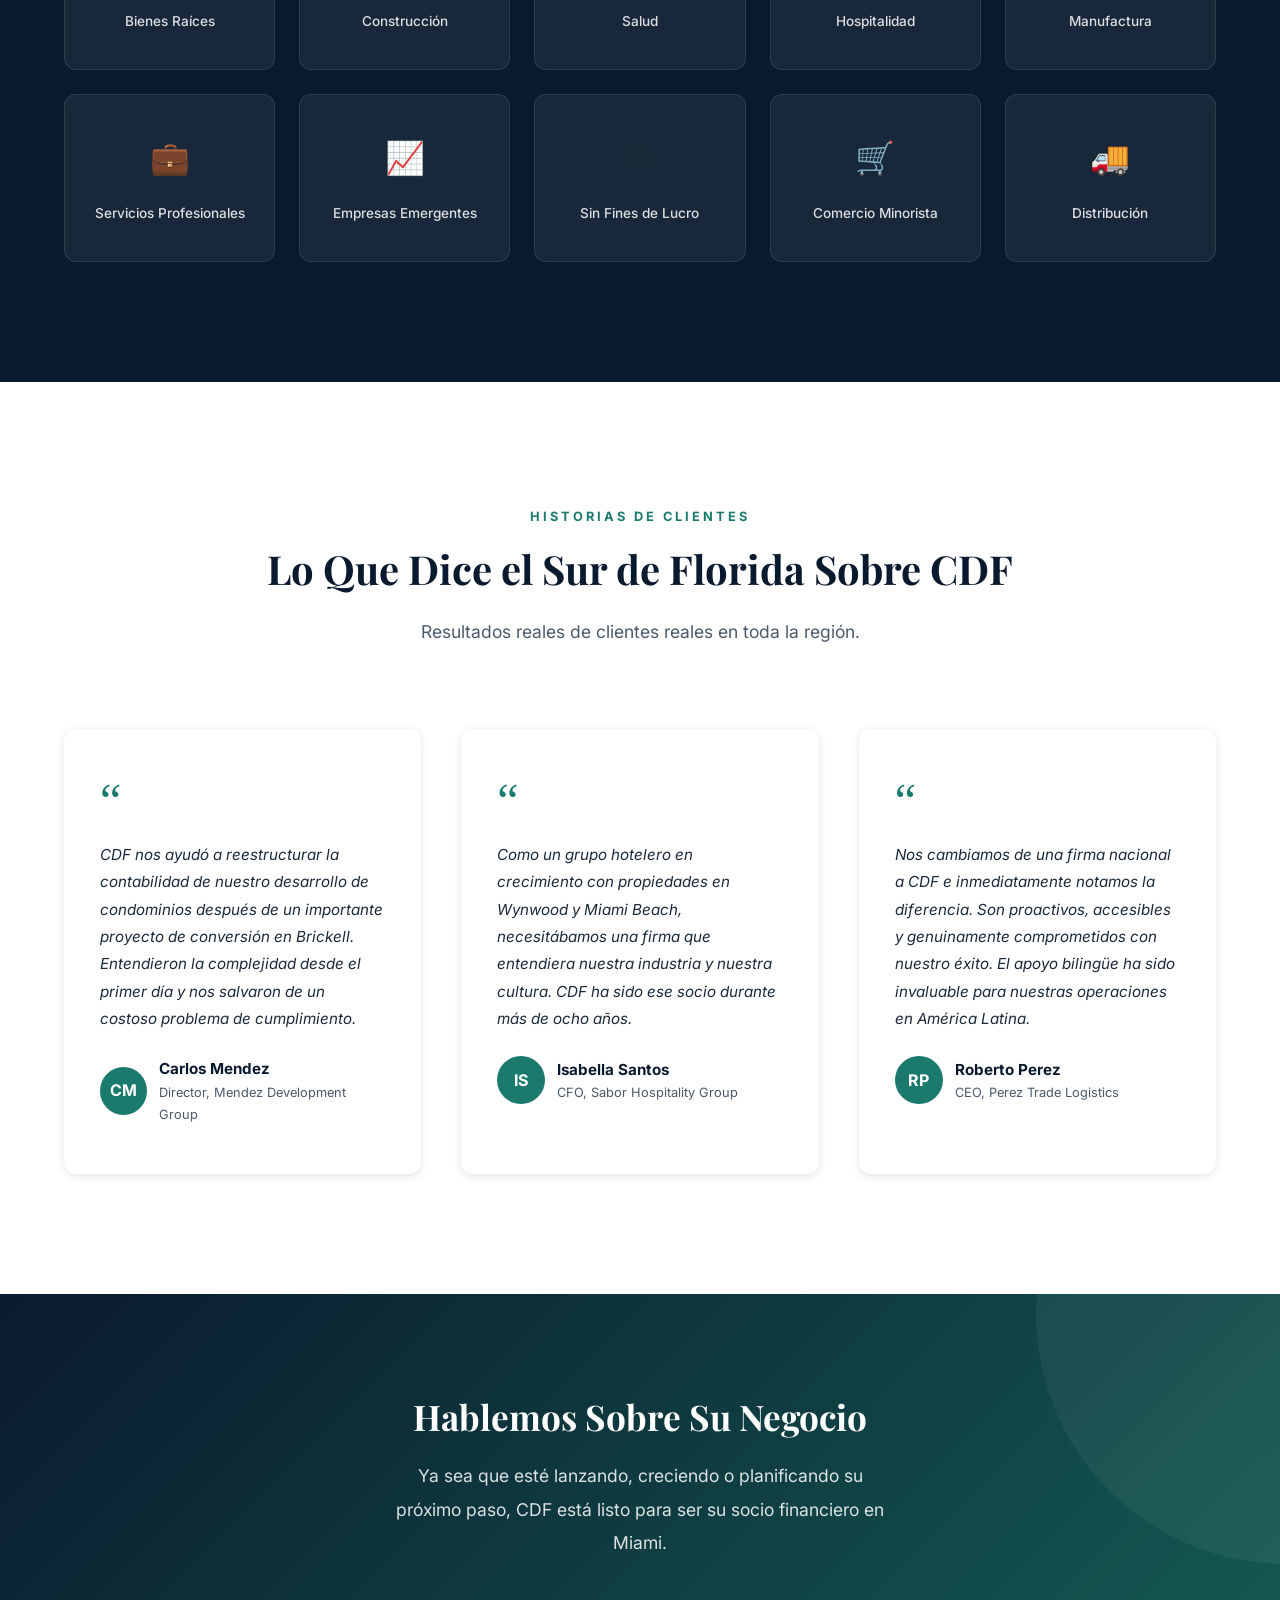
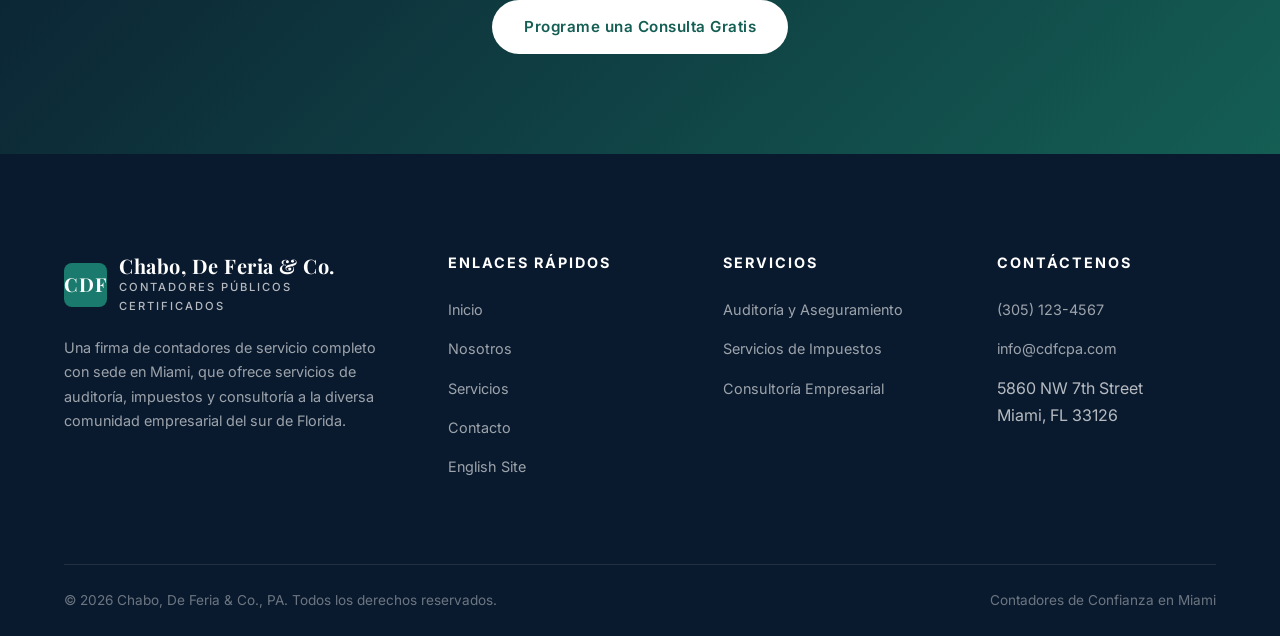
==== commit 486572ba: "Merge headers, narrow layout, update phone and email - Combined top bar and header into single unifi" ====
--- a/es/index.html
+++ b/es/index.html
@@ -12,54 +12,54 @@
 </head>
 <body>
 
-    <!-- Top Bar -->
-    <div class="top-bar">
-        <div class="container">
-            <div class="top-bar-left">
-                <a href="tel:3053567374">
-                    <svg width="12" height="12" viewBox="0 0 24 24" fill="none" stroke="currentColor" stroke-width="2"><path d="M22 16.92v3a2 2 0 0 1-2.18 2 19.79 19.79 0 0 1-8.63-3.07 19.5 19.5 0 0 1-6-6 19.79 19.79 0 0 1-3.07-8.67A2 2 0 0 1 4.11 2h3a2 2 0 0 1 2 1.72c.127.96.361 1.903.7 2.81a2 2 0 0 1-.45 2.11L8.09 9.91a16 16 0 0 0 6 6l1.27-1.27a2 2 0 0 1 2.11-.45c.907.339 1.85.573 2.81.7A2 2 0 0 1 22 16.92z"></path></svg>
-                    (305) 356-7374
-                </a>
-                <a href="mailto:chaboj@cdfcpa.com">
-                    <svg width="12" height="12" viewBox="0 0 24 24" fill="none" stroke="currentColor" stroke-width="2"><path d="M4 4h16c1.1 0 2 .9 2 2v12c0 1.1-.9 2-2 2H4c-1.1 0-2-.9-2-2V6c0-1.1.9-2 2-2z"></path><polyline points="22,6 12,13 2,6"></polyline></svg>
-                    chaboj@cdfcpa.com
-                </a>
-            </div>
-            <div class="top-bar-right">
-                <a href="../index.html" class="lang-toggle">
-                    <svg viewBox="0 0 24 24" fill="none" stroke="currentColor" stroke-width="2"><circle cx="12" cy="12" r="10"></circle><line x1="2" y1="12" x2="22" y2="12"></line><path d="M12 2a15.3 15.3 0 0 1 4 10 15.3 15.3 0 0 1-4 10 15.3 15.3 0 0 1-4-10 15.3 15.3 0 0 1 4-10z"></path></svg>
-                    English
-                </a>
-                <div class="upload-btn">
-                    <svg viewBox="0 0 24 24" fill="none" stroke="currentColor" stroke-width="2"><path d="M21 15v4a2 2 0 0 1-2 2H5a2 2 0 0 1-2-2v-4"></path><polyline points="17 8 12 3 7 8"></polyline><line x1="12" y1="3" x2="12" y2="15"></line></svg>
-                    Subir Archivos
-                    <span class="tooltip">Portal de clientes proximamente</span>
-                </div>
-            </div>
-        </div>
-    </div>
-
     <!-- Header -->
     <header class="header" id="header">
-        <div class="container">
-            <a href="index.html" class="logo">
-                <div class="logo-mark">CDF</div>
-                <div class="logo-text">
-                    <span class="firm-name">Chabo, De Feria & Co.</span>
-                    <span class="firm-subtitle">Contadores Públicos Certificados</span>
-                </div>
-            </a>
-            <nav class="nav-menu" id="navMenu">
-                <a href="index.html" class="active">Inicio</a>
-                <a href="about.html">Nosotros</a>
-                <a href="services.html">Servicios</a>
-                <a href="contact.html">Contacto</a>
-                <a href="contact.html" class="nav-cta">Consulta Gratis</a>
-            </nav>
-            <div class="nav-toggle" id="navToggle">
-                <span></span>
-                <span></span>
-                <span></span>
+        <div class="header-top">
+            <div class="container">
+                <div class="header-top-left">
+                    <a href="tel:3051234567">
+                        <svg width="12" height="12" viewBox="0 0 24 24" fill="none" stroke="currentColor" stroke-width="2"><path d="M22 16.92v3a2 2 0 0 1-2.18 2 19.79 19.79 0 0 1-8.63-3.07 19.5 19.5 0 0 1-6-6 19.79 19.79 0 0 1-3.07-8.67A2 2 0 0 1 4.11 2h3a2 2 0 0 1 2 1.72c.127.96.361 1.903.7 2.81a2 2 0 0 1-.45 2.11L8.09 9.91a16 16 0 0 0 6 6l1.27-1.27a2 2 0 0 1 2.11-.45c.907.339 1.85.573 2.81.7A2 2 0 0 1 22 16.92z"></path></svg>
+                        (305) 123-4567
+                    </a>
+                    <a href="mailto:info@cdfcpa.com">
+                        <svg width="12" height="12" viewBox="0 0 24 24" fill="none" stroke="currentColor" stroke-width="2"><path d="M4 4h16c1.1 0 2 .9 2 2v12c0 1.1-.9 2-2 2H4c-1.1 0-2-.9-2-2V6c0-1.1.9-2 2-2z"></path><polyline points="22,6 12,13 2,6"></polyline></svg>
+                        info@cdfcpa.com
+                    </a>
+                </div>
+                <div class="header-top-right">
+                    <a href="../index.html" class="lang-toggle">
+                        <svg viewBox="0 0 24 24" fill="none" stroke="currentColor" stroke-width="2"><circle cx="12" cy="12" r="10"></circle><line x1="2" y1="12" x2="22" y2="12"></line><path d="M12 2a15.3 15.3 0 0 1 4 10 15.3 15.3 0 0 1-4 10 15.3 15.3 0 0 1-4-10 15.3 15.3 0 0 1 4-10z"></path></svg>
+                        English
+                    </a>
+                    <div class="upload-btn">
+                        <svg viewBox="0 0 24 24" fill="none" stroke="currentColor" stroke-width="2"><path d="M21 15v4a2 2 0 0 1-2 2H5a2 2 0 0 1-2-2v-4"></path><polyline points="17 8 12 3 7 8"></polyline><line x1="12" y1="3" x2="12" y2="15"></line></svg>
+                        Subir Archivos
+                        <span class="tooltip">Portal de clientes proximamente</span>
+                    </div>
+                </div>
+            </div>
+        </div>
+        <div class="header-main">
+            <div class="container">
+                <a href="index.html" class="logo">
+                    <div class="logo-mark">CDF</div>
+                    <div class="logo-text">
+                        <span class="firm-name">Chabo, De Feria & Co.</span>
+                        <span class="firm-subtitle">Contadores Públicos Certificados</span>
+                    </div>
+                </a>
+                <nav class="nav-menu" id="navMenu">
+                    <a href="index.html" class="active">Inicio</a>
+                    <a href="about.html">Nosotros</a>
+                    <a href="services.html">Servicios</a>
+                    <a href="contact.html">Contacto</a>
+                    <a href="contact.html" class="nav-cta">Consulta Gratis</a>
+                </nav>
+                <div class="nav-toggle" id="navToggle">
+                    <span></span>
+                    <span></span>
+                    <span></span>
+                </div>
             </div>
         </div>
     </header>
@@ -330,8 +330,8 @@
                 <div>
                     <h4>Contáctenos</h4>
                     <ul>
-                        <li><a href="tel:3053567374">(305) 356-7374</a></li>
-                        <li><a href="mailto:chaboj@cdfcpa.com">chaboj@cdfcpa.com</a></li>
+                        <li><a href="tel:3051234567">(305) 123-4567</a></li>
+                        <li><a href="mailto:info@cdfcpa.com">info@cdfcpa.com</a></li>
                         <li>5860 NW 7th Street<br>Miami, FL 33126</li>
                     </ul>
                 </div>
@@ -346,13 +346,13 @@
     <!-- Floating Contact Widget -->
     <div class="contact-widget" id="contactWidget">
         <div class="contact-widget-options">
-            <a href="tel:3053567374" class="widget-option call">
+            <a href="tel:3051234567" class="widget-option call">
                 <span class="widget-icon">
                     <svg width="16" height="16" viewBox="0 0 24 24" fill="none" stroke="currentColor" stroke-width="2"><path d="M22 16.92v3a2 2 0 0 1-2.18 2 19.79 19.79 0 0 1-8.63-3.07 19.5 19.5 0 0 1-6-6 19.79 19.79 0 0 1-3.07-8.67A2 2 0 0 1 4.11 2h3a2 2 0 0 1 2 1.72c.127.96.361 1.903.7 2.81a2 2 0 0 1-.45 2.11L8.09 9.91a16 16 0 0 0 6 6l1.27-1.27a2 2 0 0 1 2.11-.45c.907.339 1.85.573 2.81.7A2 2 0 0 1 22 16.92z"></path></svg>
                 </span>
                 Llámenos
             </a>
-            <a href="mailto:chaboj@cdfcpa.com" class="widget-option email">
+            <a href="mailto:info@cdfcpa.com" class="widget-option email">
                 <span class="widget-icon">
                     <svg width="16" height="16" viewBox="0 0 24 24" fill="none" stroke="currentColor" stroke-width="2"><path d="M4 4h16c1.1 0 2 .9 2 2v12c0 1.1-.9 2-2 2H4c-1.1 0-2-.9-2-2V6c0-1.1.9-2 2-2z"></path><polyline points="22,6 12,13 2,6"></polyline></svg>
                 </span>
--- a/css/styles.css
+++ b/css/styles.css
@@ -73,46 +73,9 @@
     padding: 0 24px;
 }
 
-/* ===== Top Bar ===== */
+/* ===== Top Bar (merged into header) ===== */
 .top-bar {
-    background: var(--primary);
-    padding: 8px 0;
-    border-bottom: 1px solid rgba(255, 255, 255, 0.08);
-    position: fixed;
-    top: 0;
-    left: 0;
-    width: 100%;
-    z-index: 1001;
-}
-
-.top-bar .container {
-    display: flex;
-    justify-content: space-between;
-    align-items: center;
-}
-
-.top-bar-left {
-    display: flex;
-    align-items: center;
-    gap: 20px;
-}
-
-.top-bar-left a {
-    color: rgba(255, 255, 255, 0.65);
-    font-size: 0.78rem;
-    display: flex;
-    align-items: center;
-    gap: 6px;
-}
-
-.top-bar-left a:hover {
-    color: var(--accent-light);
-}
-
-.top-bar-right {
-    display: flex;
-    align-items: center;
-    gap: 12px;
+    display: none;
 }
 
 .lang-toggle {
@@ -188,20 +151,64 @@
 /* ===== Header ===== */
 .header {
     position: fixed;
-    top: 37px;
+    top: 0;
     left: 0;
     width: 100%;
     z-index: 1000;
-    background: transparent;
+    background: rgba(10, 26, 46, 0.95);
+    backdrop-filter: blur(12px);
     transition: all var(--transition);
-    padding: 16px 0;
+    padding: 0;
 }
 
 .header.scrolled {
     background: rgba(10, 26, 46, 0.98);
-    backdrop-filter: blur(12px);
+    box-shadow: var(--shadow-md);
+}
+
+.header-top {
+    border-bottom: 1px solid rgba(255, 255, 255, 0.08);
+    padding: 6px 0;
+}
+
+.header-top .container {
+    display: flex;
+    justify-content: space-between;
+    align-items: center;
+}
+
+.header-top-left {
+    display: flex;
+    align-items: center;
+    gap: 20px;
+}
+
+.header-top-left a {
+    color: rgba(255, 255, 255, 0.6);
+    font-size: 0.75rem;
+    display: flex;
+    align-items: center;
+    gap: 6px;
+}
+
+.header-top-left a:hover {
+    color: var(--accent-light);
+}
+
+.header-top-right {
+    display: flex;
+    align-items: center;
+    gap: 12px;
+}
+
+.header-main {
     padding: 10px 0;
-    box-shadow: var(--shadow-md);
+}
+
+.header-main .container {
+    display: flex;
+    justify-content: space-between;
+    align-items: center;
 }
 
 .header .container {
@@ -442,7 +449,7 @@
     position: relative;
     z-index: 2;
     max-width: 700px;
-    padding: 140px 0 80px;
+    padding: 140px 0 100px;
 }
 
 .hero-badge {
@@ -458,13 +465,13 @@
     font-weight: 600;
     letter-spacing: 1px;
     text-transform: uppercase;
-    margin-bottom: 24px;
+    margin-bottom: 28px;
 }
 
 .hero h1 {
     font-size: 3.5rem;
     color: var(--white);
-    margin-bottom: 24px;
+    margin-bottom: 28px;
     line-height: 1.15;
 }
 
@@ -475,8 +482,8 @@
 .hero p {
     font-size: 1.2rem;
     color: rgba(255, 255, 255, 0.8);
-    margin-bottom: 40px;
-    line-height: 1.8;
+    margin-bottom: 48px;
+    line-height: 1.9;
 }
 
 .hero-buttons {
@@ -518,7 +525,7 @@
 /* ===== Page Hero (inner pages) ===== */
 .page-hero {
     position: relative;
-    padding: 200px 0 100px;
+    padding: 180px 0 100px;
     background: linear-gradient(135deg, var(--primary) 0%, var(--primary-light) 100%);
     overflow: hidden;
 }
@@ -552,7 +559,7 @@
 .page-hero h1 {
     font-size: 3rem;
     color: var(--white);
-    margin-bottom: 16px;
+    margin-bottom: 20px;
 }
 
 .page-hero p {
@@ -564,7 +571,7 @@
 
 /* ===== Sections ===== */
 .section {
-    padding: 100px 0;
+    padding: 120px 0;
 }
 
 .section-alt {
@@ -577,7 +584,7 @@
 
 .section-header {
     text-align: center;
-    margin-bottom: 64px;
+    margin-bottom: 80px;
 }
 
 .section-header .overline {
@@ -587,12 +594,12 @@
     text-transform: uppercase;
     letter-spacing: 3px;
     color: var(--accent);
-    margin-bottom: 12px;
+    margin-bottom: 16px;
 }
 
 .section-header h2 {
     font-size: 2.5rem;
-    margin-bottom: 16px;
+    margin-bottom: 20px;
 }
 
 .section-header p {
@@ -600,6 +607,7 @@
     color: var(--text-light);
     max-width: 600px;
     margin: 0 auto;
+    line-height: 1.9;
 }
 
 .section-dark .section-header .overline {
@@ -618,13 +626,13 @@
 .services-grid {
     display: grid;
     grid-template-columns: repeat(3, 1fr);
-    gap: 32px;
+    gap: 40px;
 }
 
 .service-card {
     background: var(--white);
     border-radius: var(--radius);
-    padding: 40px 32px;
+    padding: 48px 36px;
     box-shadow: var(--shadow-sm);
     transition: all var(--transition);
     position: relative;
@@ -697,13 +705,13 @@
 .values-grid {
     display: grid;
     grid-template-columns: repeat(2, 1fr);
-    gap: 32px;
+    gap: 40px;
 }
 
 .value-card {
     display: flex;
-    gap: 20px;
-    padding: 32px;
+    gap: 24px;
+    padding: 40px;
     background: var(--white);
     border-radius: var(--radius);
     box-shadow: var(--shadow-sm);
@@ -730,7 +738,7 @@
 
 .value-card h3 {
     font-size: 1.1rem;
-    margin-bottom: 8px;
+    margin-bottom: 10px;
     font-family: 'Inter', sans-serif;
     font-weight: 700;
 }
@@ -744,12 +752,12 @@
 .industries-grid {
     display: grid;
     grid-template-columns: repeat(5, 1fr);
-    gap: 20px;
+    gap: 24px;
 }
 
 .industry-item {
     text-align: center;
-    padding: 32px 16px;
+    padding: 36px 16px;
     background: rgba(255, 255, 255, 0.06);
     border: 1px solid rgba(255, 255, 255, 0.1);
     border-radius: var(--radius);
@@ -764,7 +772,7 @@
 
 .industry-item .industry-icon {
     font-size: 2rem;
-    margin-bottom: 12px;
+    margin-bottom: 16px;
 }
 
 .industry-item span {
@@ -778,7 +786,7 @@
 .team-grid {
     display: grid;
     grid-template-columns: repeat(3, 1fr);
-    gap: 32px;
+    gap: 40px;
 }
 
 .team-card {
@@ -812,7 +820,7 @@
 }
 
 .team-card-body {
-    padding: 28px;
+    padding: 32px;
 }
 
 .team-card h3 {
@@ -862,13 +870,13 @@
 .testimonials-grid {
     display: grid;
     grid-template-columns: repeat(3, 1fr);
-    gap: 32px;
+    gap: 40px;
 }
 
 .testimonial-card {
     background: var(--white);
     border-radius: var(--radius);
-    padding: 40px 32px;
+    padding: 48px 36px;
     box-shadow: var(--shadow-sm);
     position: relative;
     transition: all var(--transition);
@@ -928,7 +936,7 @@
 /* ===== CTA Banner ===== */
 .cta-banner {
     background: linear-gradient(135deg, var(--primary) 0%, var(--accent-dark) 100%);
-    padding: 80px 0;
+    padding: 100px 0;
     text-align: center;
     position: relative;
     overflow: hidden;
@@ -948,14 +956,15 @@
 .cta-banner h2 {
     color: var(--white);
     font-size: 2.2rem;
-    margin-bottom: 16px;
+    margin-bottom: 20px;
 }
 
 .cta-banner p {
     color: rgba(255, 255, 255, 0.85);
     font-size: 1.1rem;
     max-width: 500px;
-    margin: 0 auto 32px;
+    margin: 0 auto 40px;
+    line-height: 1.9;
 }
 
 .cta-banner .btn {
@@ -972,9 +981,9 @@
 /* ===== Service Detail (services page) ===== */
 .service-detail {
     display: flex;
-    gap: 60px;
-    align-items: center;
-    padding: 80px 0;
+    gap: 80px;
+    align-items: center;
+    padding: 100px 0;
 }
 
 .service-detail:nth-child(even) {
@@ -997,20 +1006,20 @@
 
 .service-detail-content h2 {
     font-size: 2rem;
-    margin-bottom: 16px;
+    margin-bottom: 20px;
 }
 
 .service-detail-content p {
     color: var(--text-light);
-    margin-bottom: 24px;
+    margin-bottom: 28px;
     line-height: 1.8;
 }
 
 .service-detail-content ul {
     display: grid;
     grid-template-columns: 1fr 1fr;
-    gap: 12px;
-    margin-bottom: 32px;
+    gap: 14px;
+    margin-bottom: 40px;
 }
 
 .service-detail-content ul li {
@@ -1047,7 +1056,7 @@
 .process-grid {
     display: grid;
     grid-template-columns: repeat(4, 1fr);
-    gap: 32px;
+    gap: 40px;
     position: relative;
 }
 
@@ -1099,7 +1108,7 @@
 /* ===== About Story ===== */
 .about-story {
     display: flex;
-    gap: 60px;
+    gap: 80px;
     align-items: center;
 }
 
@@ -1109,12 +1118,12 @@
 
 .about-story-content h2 {
     font-size: 2.2rem;
-    margin-bottom: 20px;
+    margin-bottom: 24px;
 }
 
 .about-story-content p {
     color: var(--text-light);
-    margin-bottom: 16px;
+    margin-bottom: 20px;
     line-height: 1.8;
 }
 
@@ -1135,7 +1144,7 @@
 .contact-grid {
     display: grid;
     grid-template-columns: 1fr 1.2fr;
-    gap: 60px;
+    gap: 80px;
 }
 
 .contact-info-cards {
@@ -1282,7 +1291,7 @@
 
 /* Map embed */
 .contact-map {
-    margin-top: 60px;
+    margin-top: 80px;
     border-radius: var(--radius);
     overflow: hidden;
     box-shadow: var(--shadow-md);
@@ -1297,15 +1306,15 @@
 /* ===== Footer ===== */
 .footer {
     background: var(--primary);
-    padding: 80px 0 0;
+    padding: 100px 0 0;
     color: rgba(255, 255, 255, 0.7);
 }
 
 .footer-grid {
     display: grid;
     grid-template-columns: 1.5fr 1fr 1fr 1fr;
-    gap: 48px;
-    padding-bottom: 60px;
+    gap: 56px;
+    padding-bottom: 72px;
     border-bottom: 1px solid rgba(255, 255, 255, 0.1);
 }
 
@@ -1510,7 +1519,7 @@
 }
 
 @media (max-width: 768px) {
-    .top-bar-left {
+    .header-top-left {
         display: none;
     }
 
@@ -1554,7 +1563,7 @@
     }
 
     .section {
-        padding: 60px 0;
+        padding: 80px 0;
     }
 
     .section-header h2 {
@@ -1596,7 +1605,7 @@
     }
 
     .page-hero {
-        padding: 160px 0 60px;
+        padding: 150px 0 60px;
     }
 
     .page-hero h1 {
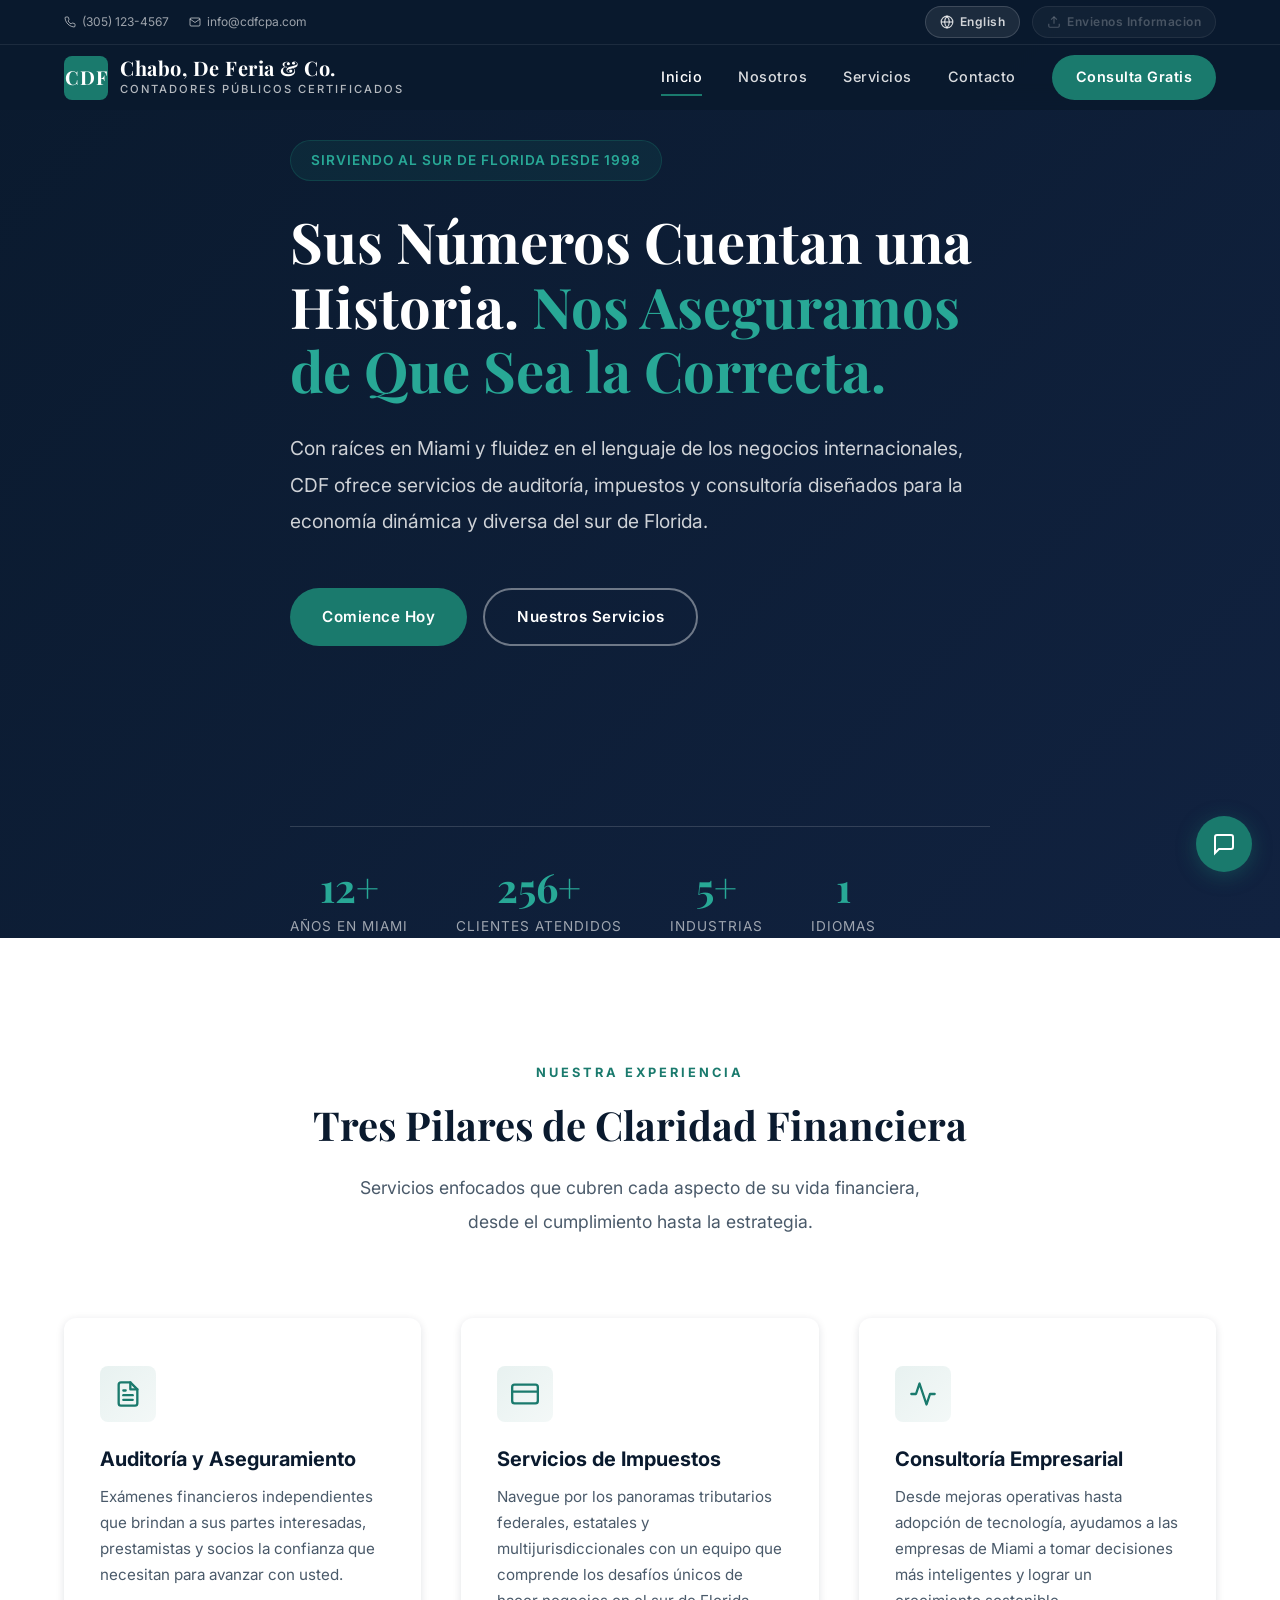
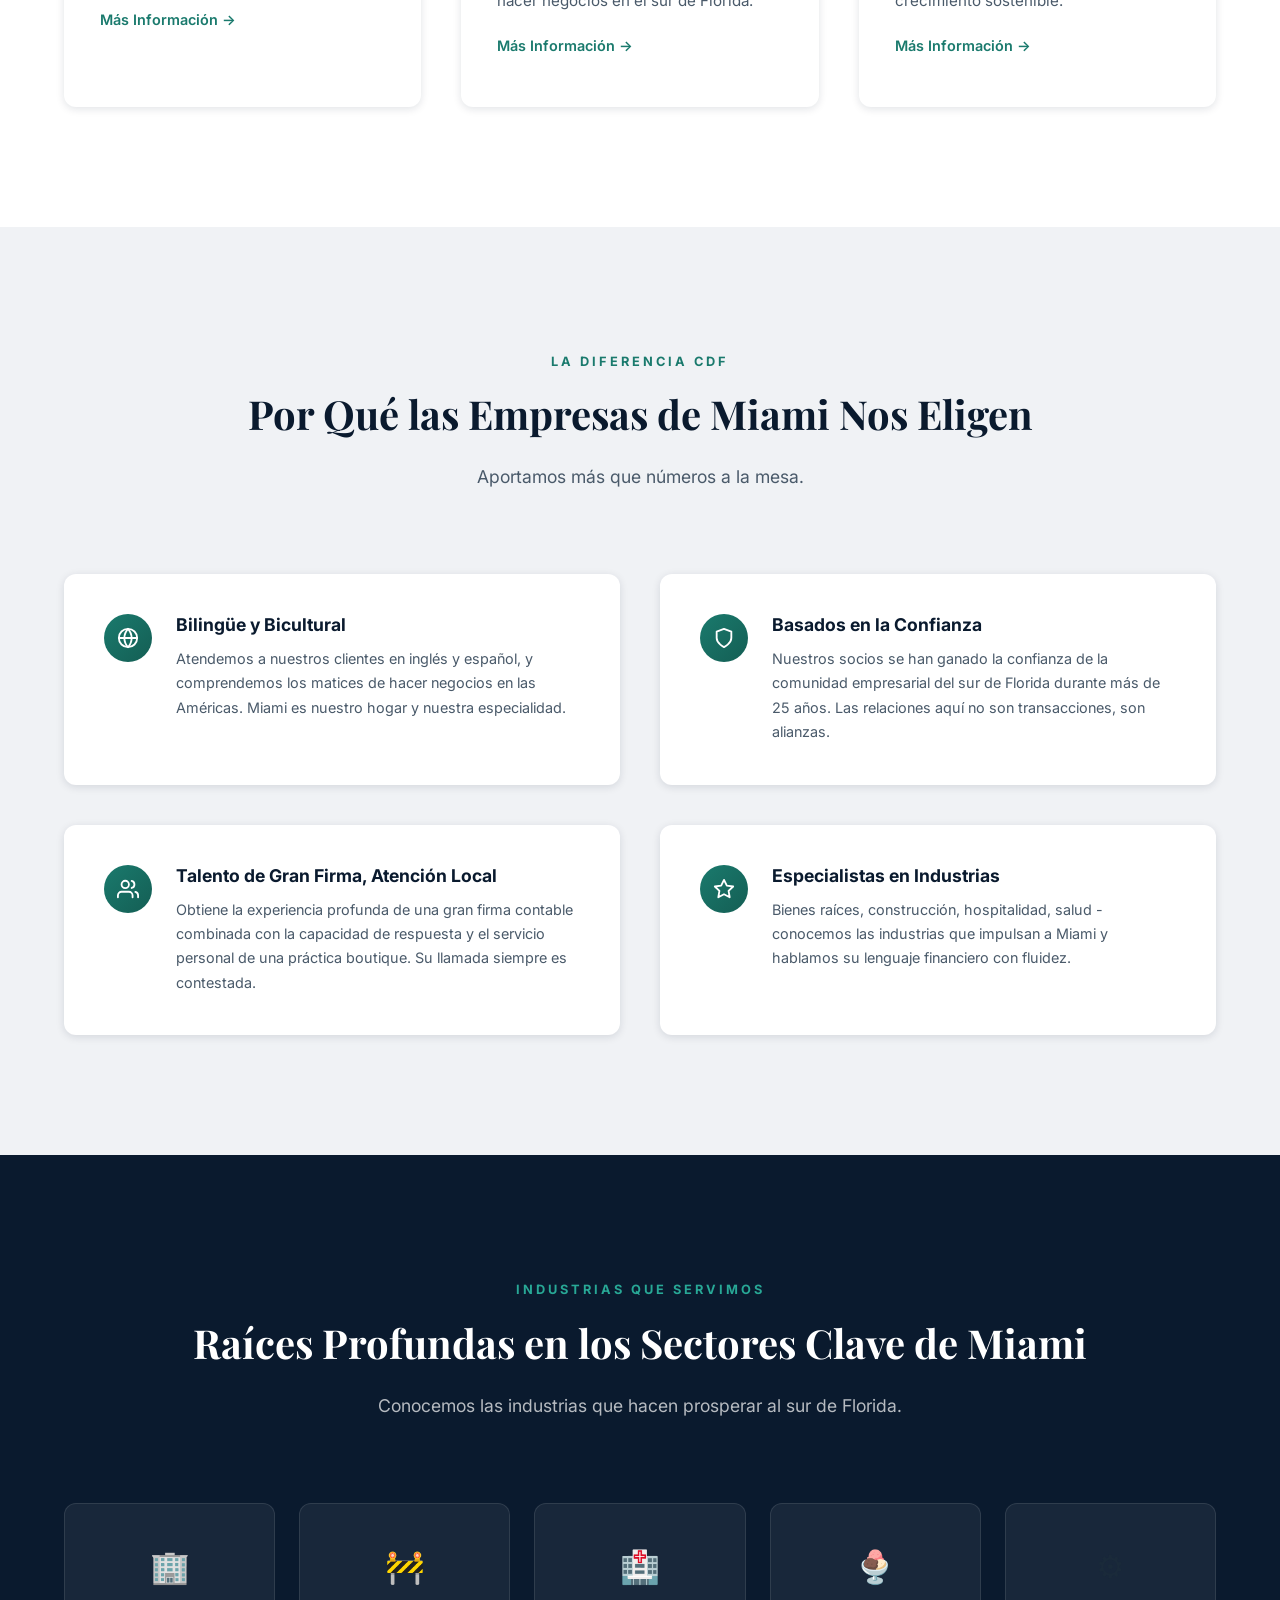
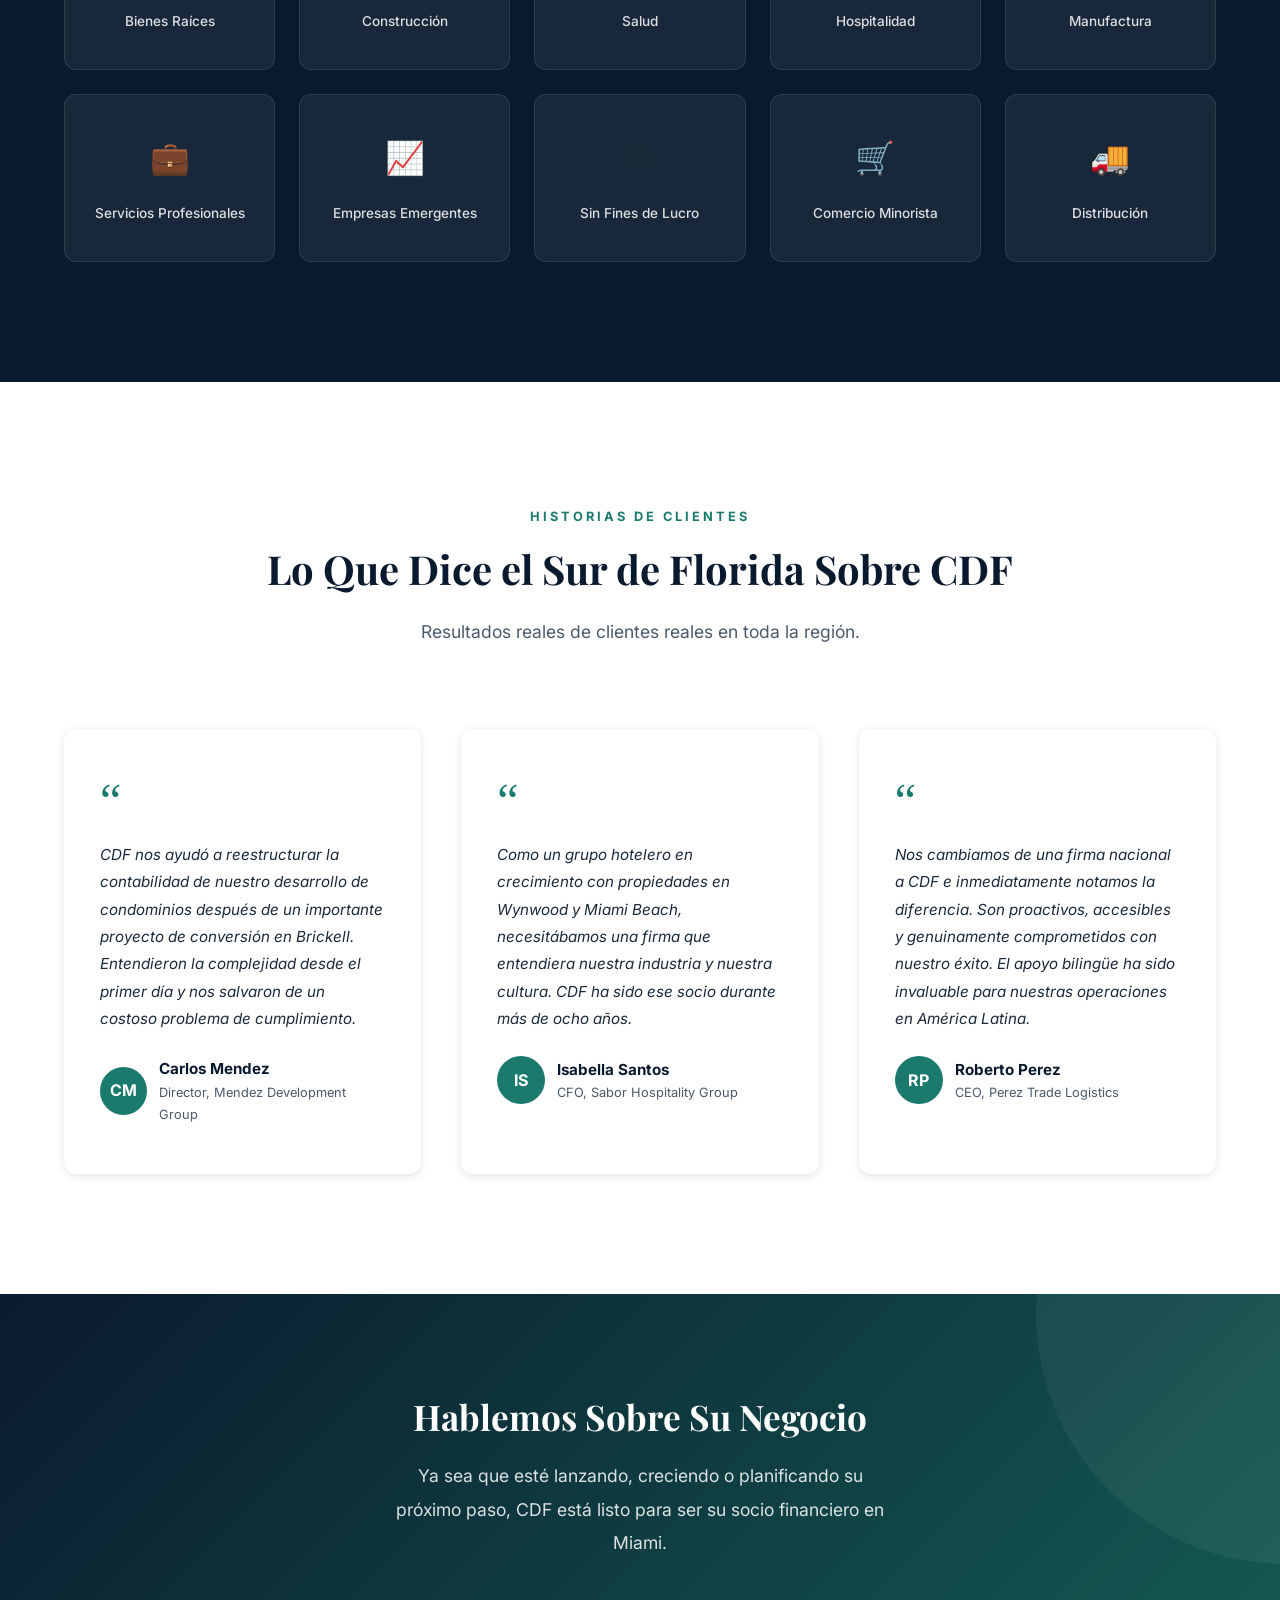
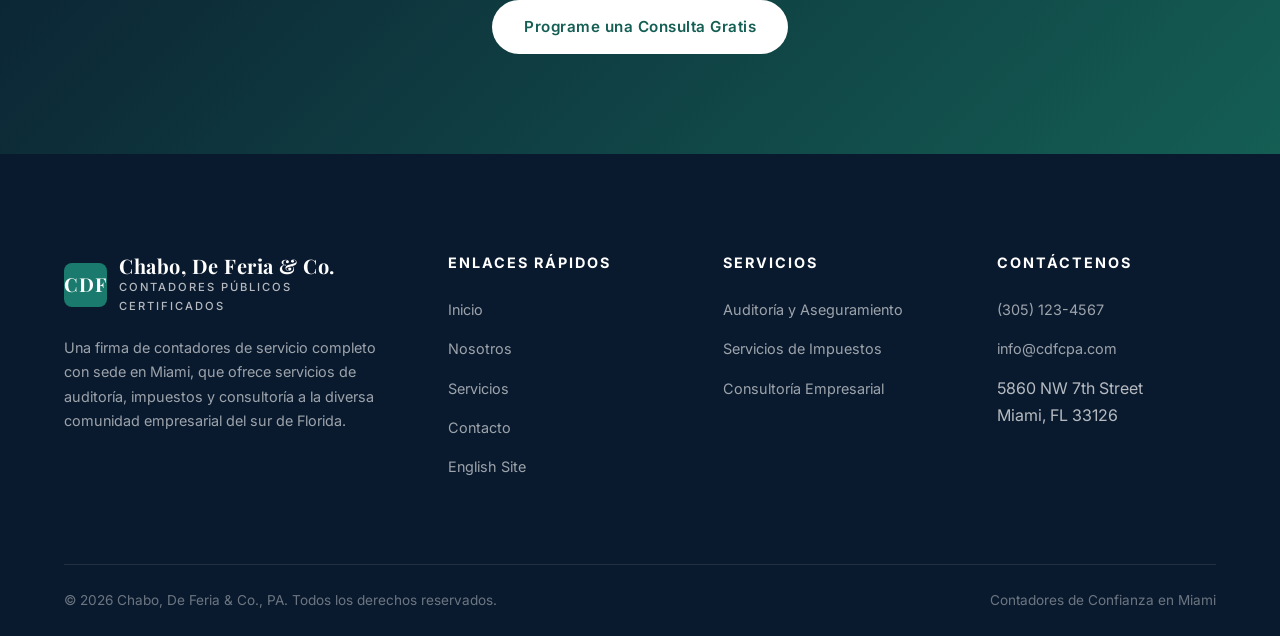
==== commit 33296a48: "Rename Upload Files button to Send Us Information Updated button text on all 8 pages (EN + ES). Span" ====
--- a/es/index.html
+++ b/es/index.html
@@ -33,7 +33,7 @@
                     </a>
                     <div class="upload-btn">
                         <svg viewBox="0 0 24 24" fill="none" stroke="currentColor" stroke-width="2"><path d="M21 15v4a2 2 0 0 1-2 2H5a2 2 0 0 1-2-2v-4"></path><polyline points="17 8 12 3 7 8"></polyline><line x1="12" y1="3" x2="12" y2="15"></line></svg>
-                        Subir Archivos
+                        Envienos Informacion
                         <span class="tooltip">Portal de clientes proximamente</span>
                     </div>
                 </div>
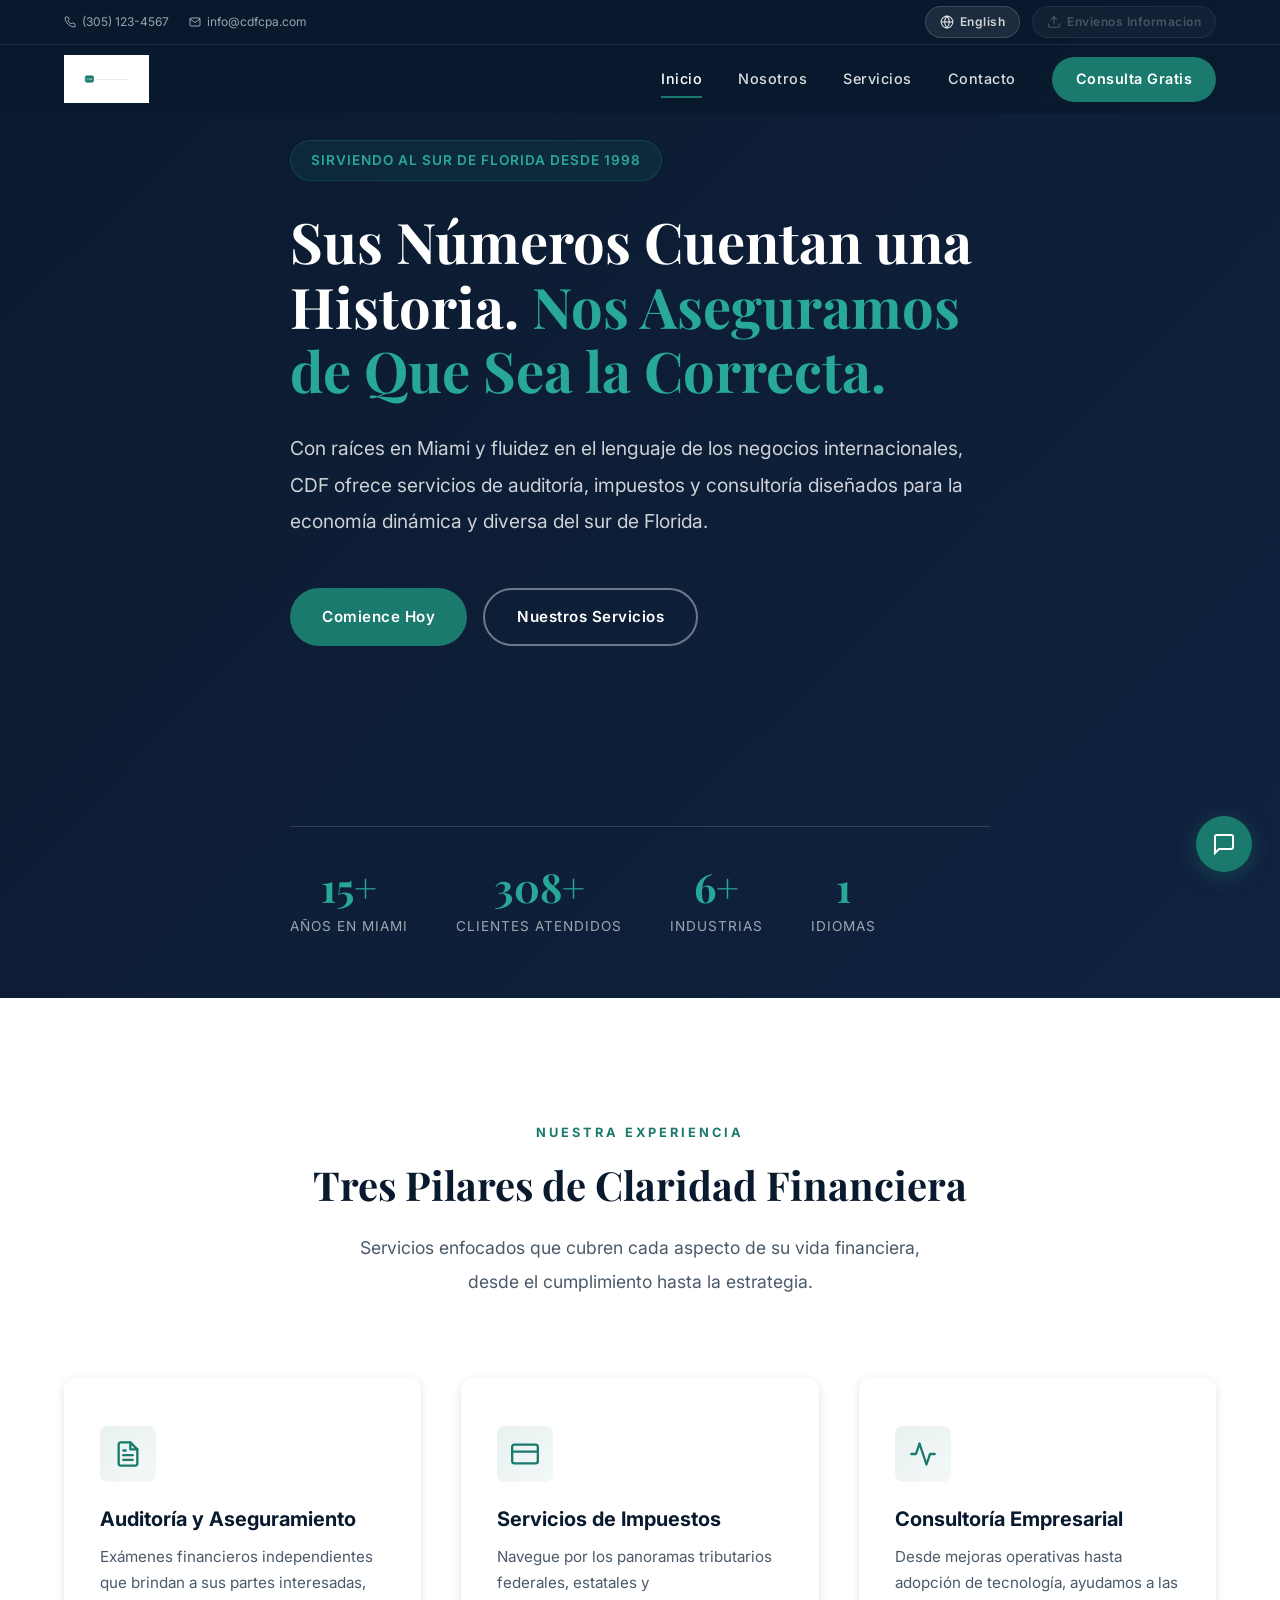
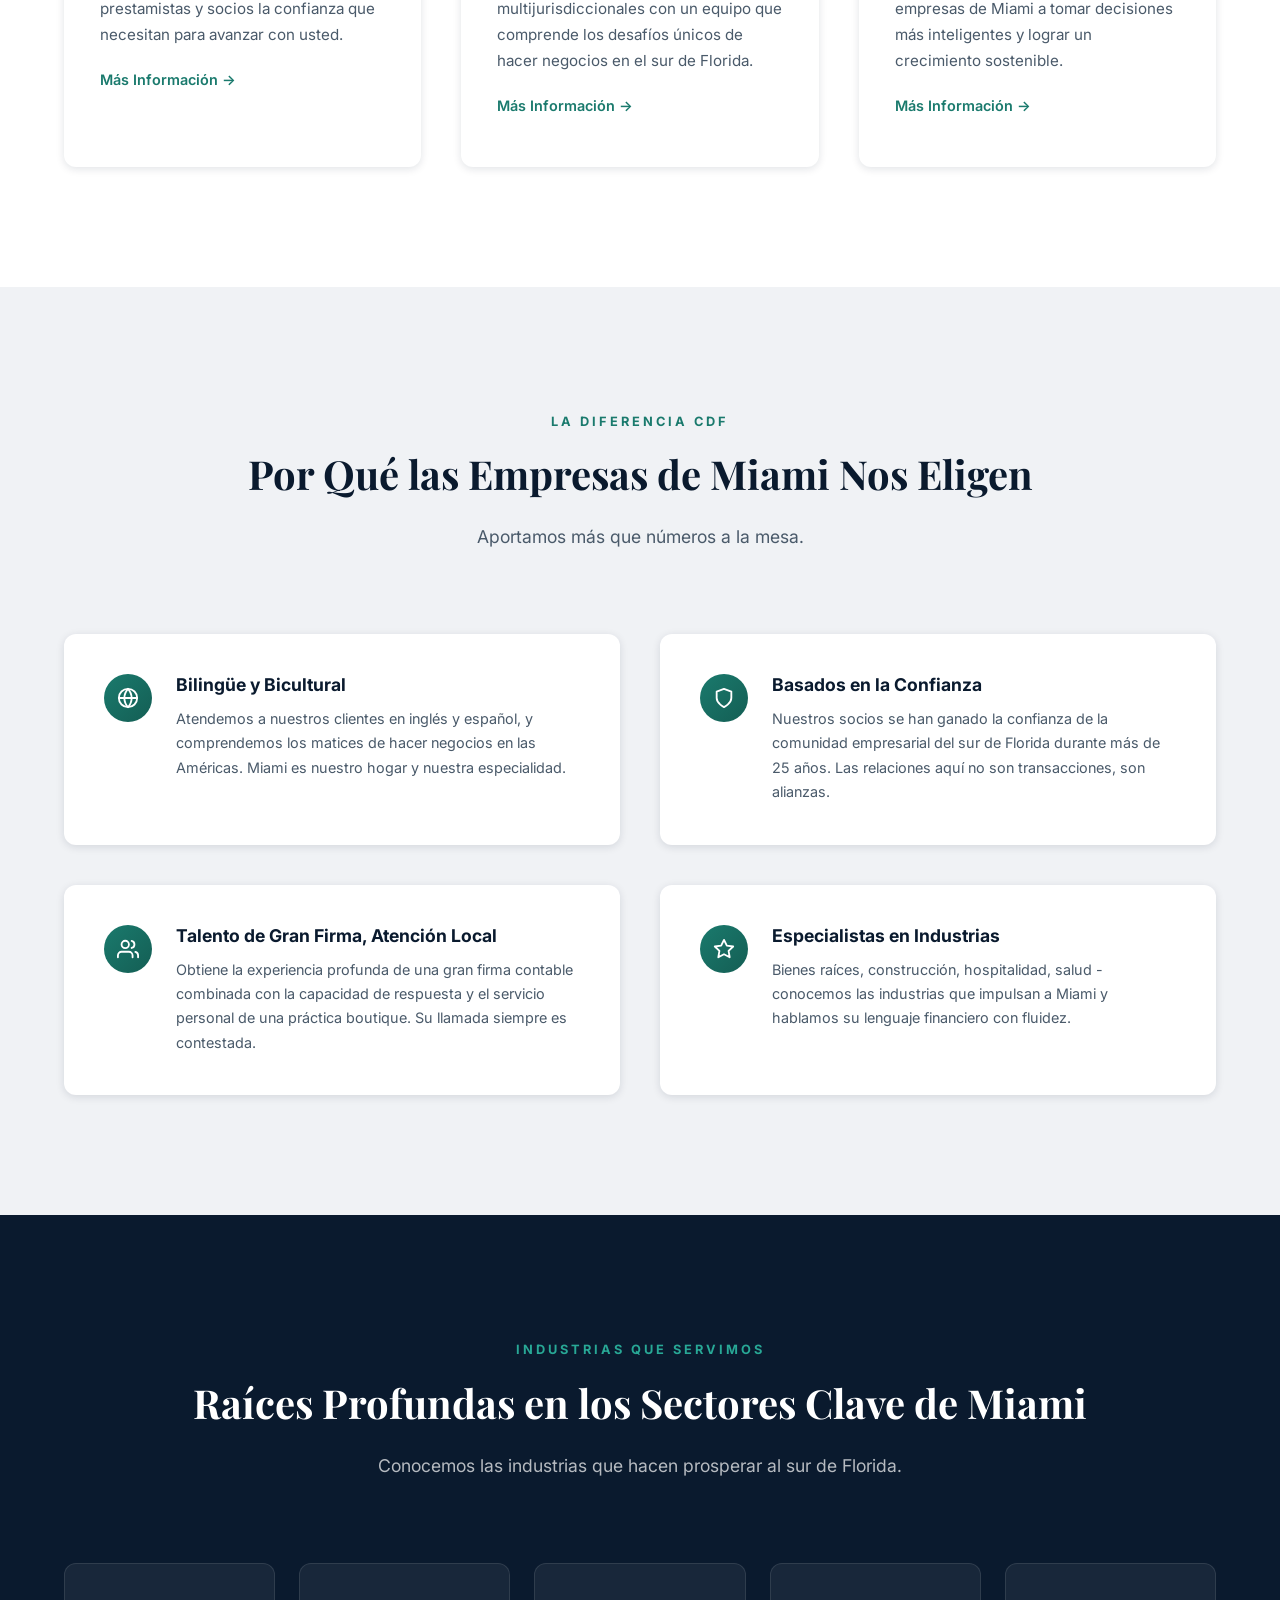
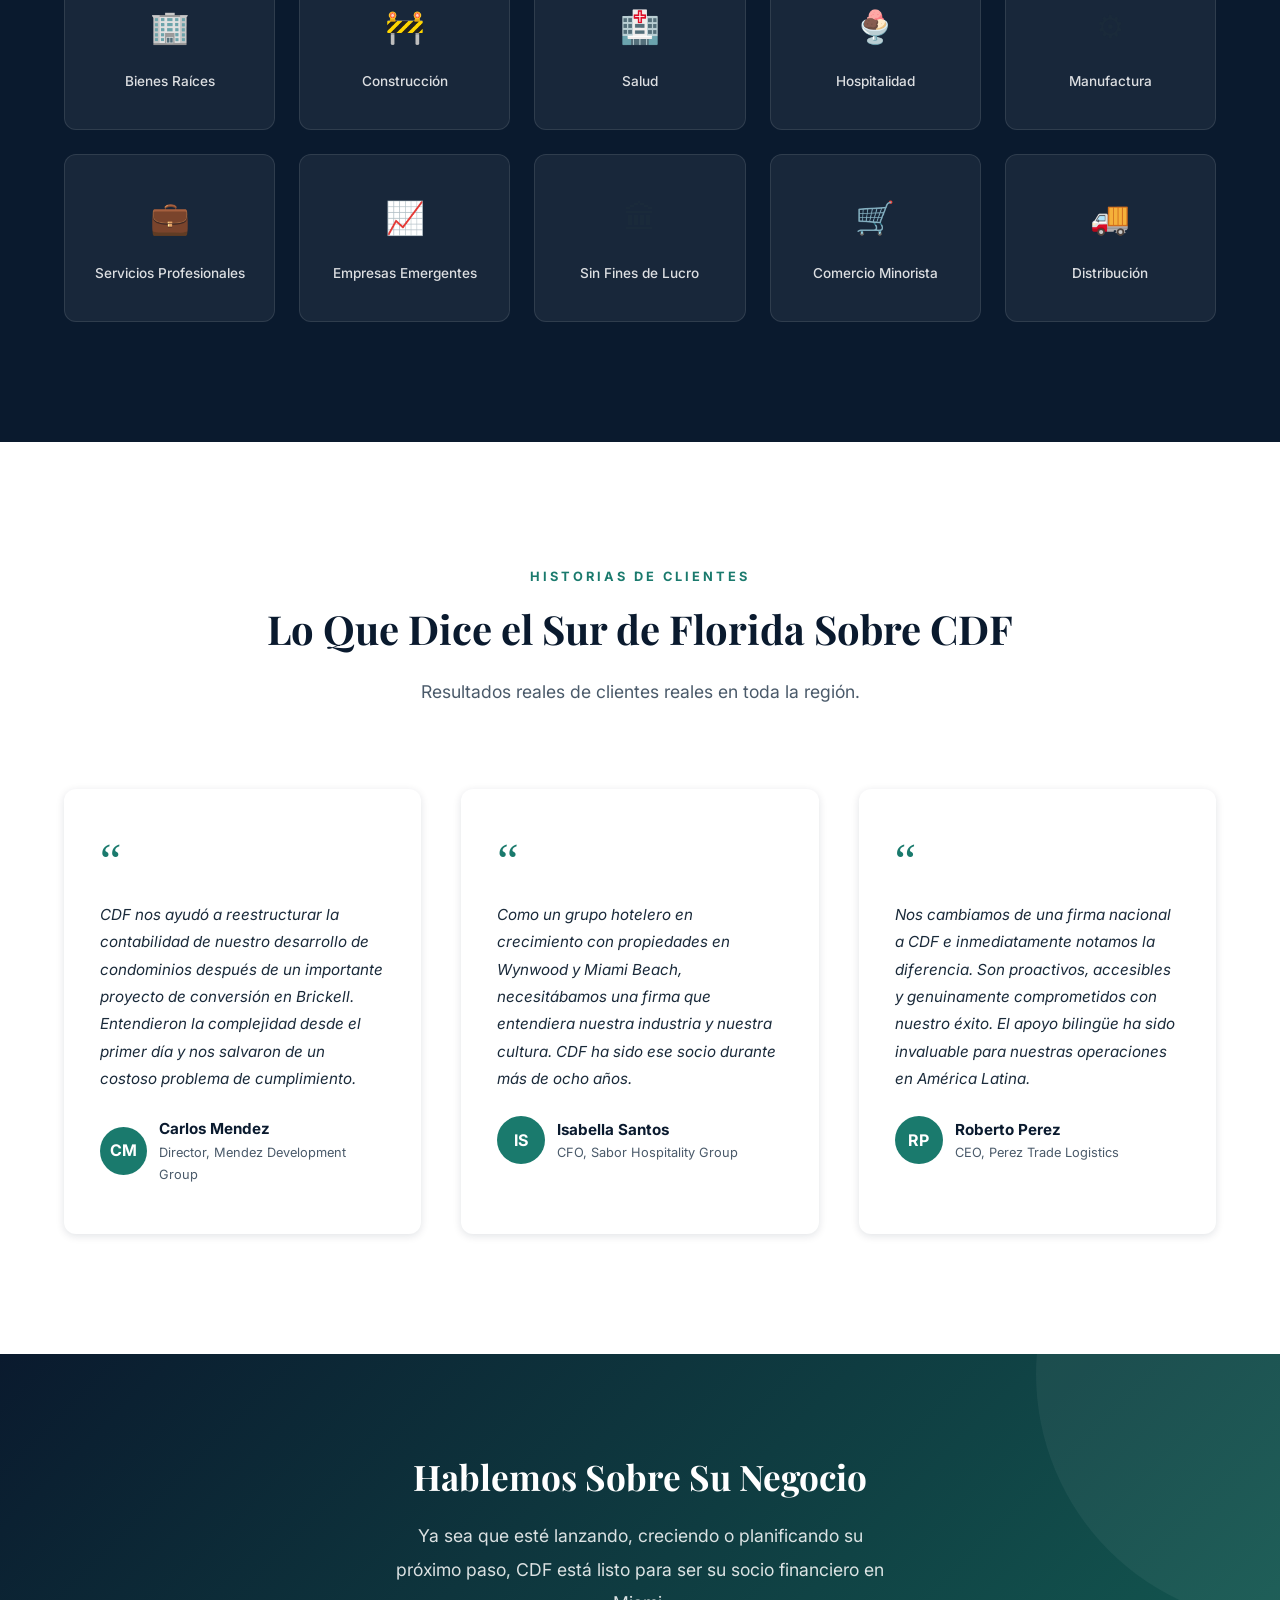
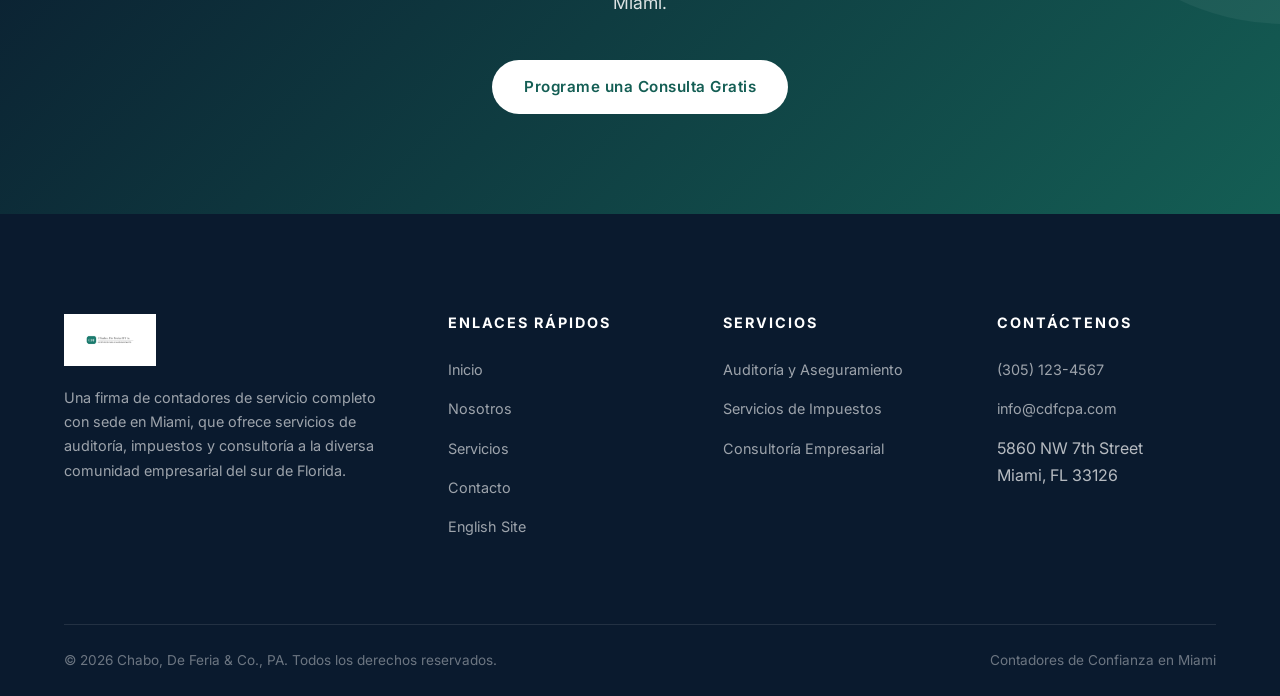
==== commit d0fdd00f: "Replace CSS logo with actual logo image files - Added logo-white.png (white on transparent, for head" ====
--- a/es/index.html
+++ b/es/index.html
@@ -42,11 +42,7 @@
         <div class="header-main">
             <div class="container">
                 <a href="index.html" class="logo">
-                    <div class="logo-mark">CDF</div>
-                    <div class="logo-text">
-                        <span class="firm-name">Chabo, De Feria & Co.</span>
-                        <span class="firm-subtitle">Contadores Públicos Certificados</span>
-                    </div>
+                    <img src="../images/logo-white.png" alt="CDF - Chabo, De Feria & Co., Contadores Públicos Certificados">
                 </a>
                 <nav class="nav-menu" id="navMenu">
                     <a href="index.html" class="active">Inicio</a>
@@ -301,11 +297,7 @@
             <div class="footer-grid">
                 <div class="footer-brand">
                     <a href="index.html" class="logo">
-                        <div class="logo-mark">CDF</div>
-                        <div class="logo-text">
-                            <span class="firm-name">Chabo, De Feria & Co.</span>
-                            <span class="firm-subtitle">Contadores Públicos Certificados</span>
-                        </div>
+                        <img src="../images/logo-color.png" alt="CDF - Chabo, De Feria & Co., Contadores Públicos Certificados">
                     </a>
                     <p>Una firma de contadores de servicio completo con sede en Miami, que ofrece servicios de auditoría, impuestos y consultoría a la diversa comunidad empresarial del sur de Florida.</p>
                 </div>
--- a/css/styles.css
+++ b/css/styles.css
@@ -220,44 +220,15 @@
 .logo {
     display: flex;
     align-items: center;
-    gap: 12px;
-}
-
-.logo-mark {
-    width: 44px;
-    height: 44px;
-    background: var(--accent);
-    border-radius: var(--radius-sm);
-    display: flex;
-    align-items: center;
-    justify-content: center;
-    font-family: 'Playfair Display', serif;
-    font-weight: 700;
-    font-size: 1.2rem;
-    color: var(--white);
-    letter-spacing: 1px;
-}
-
-.logo-text {
-    display: flex;
-    flex-direction: column;
-}
-
-.logo-text .firm-name {
-    font-family: 'Playfair Display', serif;
-    font-size: 1.25rem;
-    font-weight: 700;
-    color: var(--white);
-    letter-spacing: 0.5px;
-    line-height: 1.2;
-}
-
-.logo-text .firm-subtitle {
-    font-size: 0.7rem;
-    color: rgba(255, 255, 255, 0.7);
-    text-transform: uppercase;
-    letter-spacing: 2px;
-    font-weight: 500;
+}
+
+.logo img {
+    height: 48px;
+    width: auto;
+}
+
+.footer .logo img {
+    height: 52px;
 }
 
 .nav-menu {
@@ -499,6 +470,7 @@
     gap: 48px;
     margin-top: 80px;
     padding-top: 40px;
+    padding-bottom: 60px;
     border-top: 1px solid rgba(255, 255, 255, 0.15);
 }
 
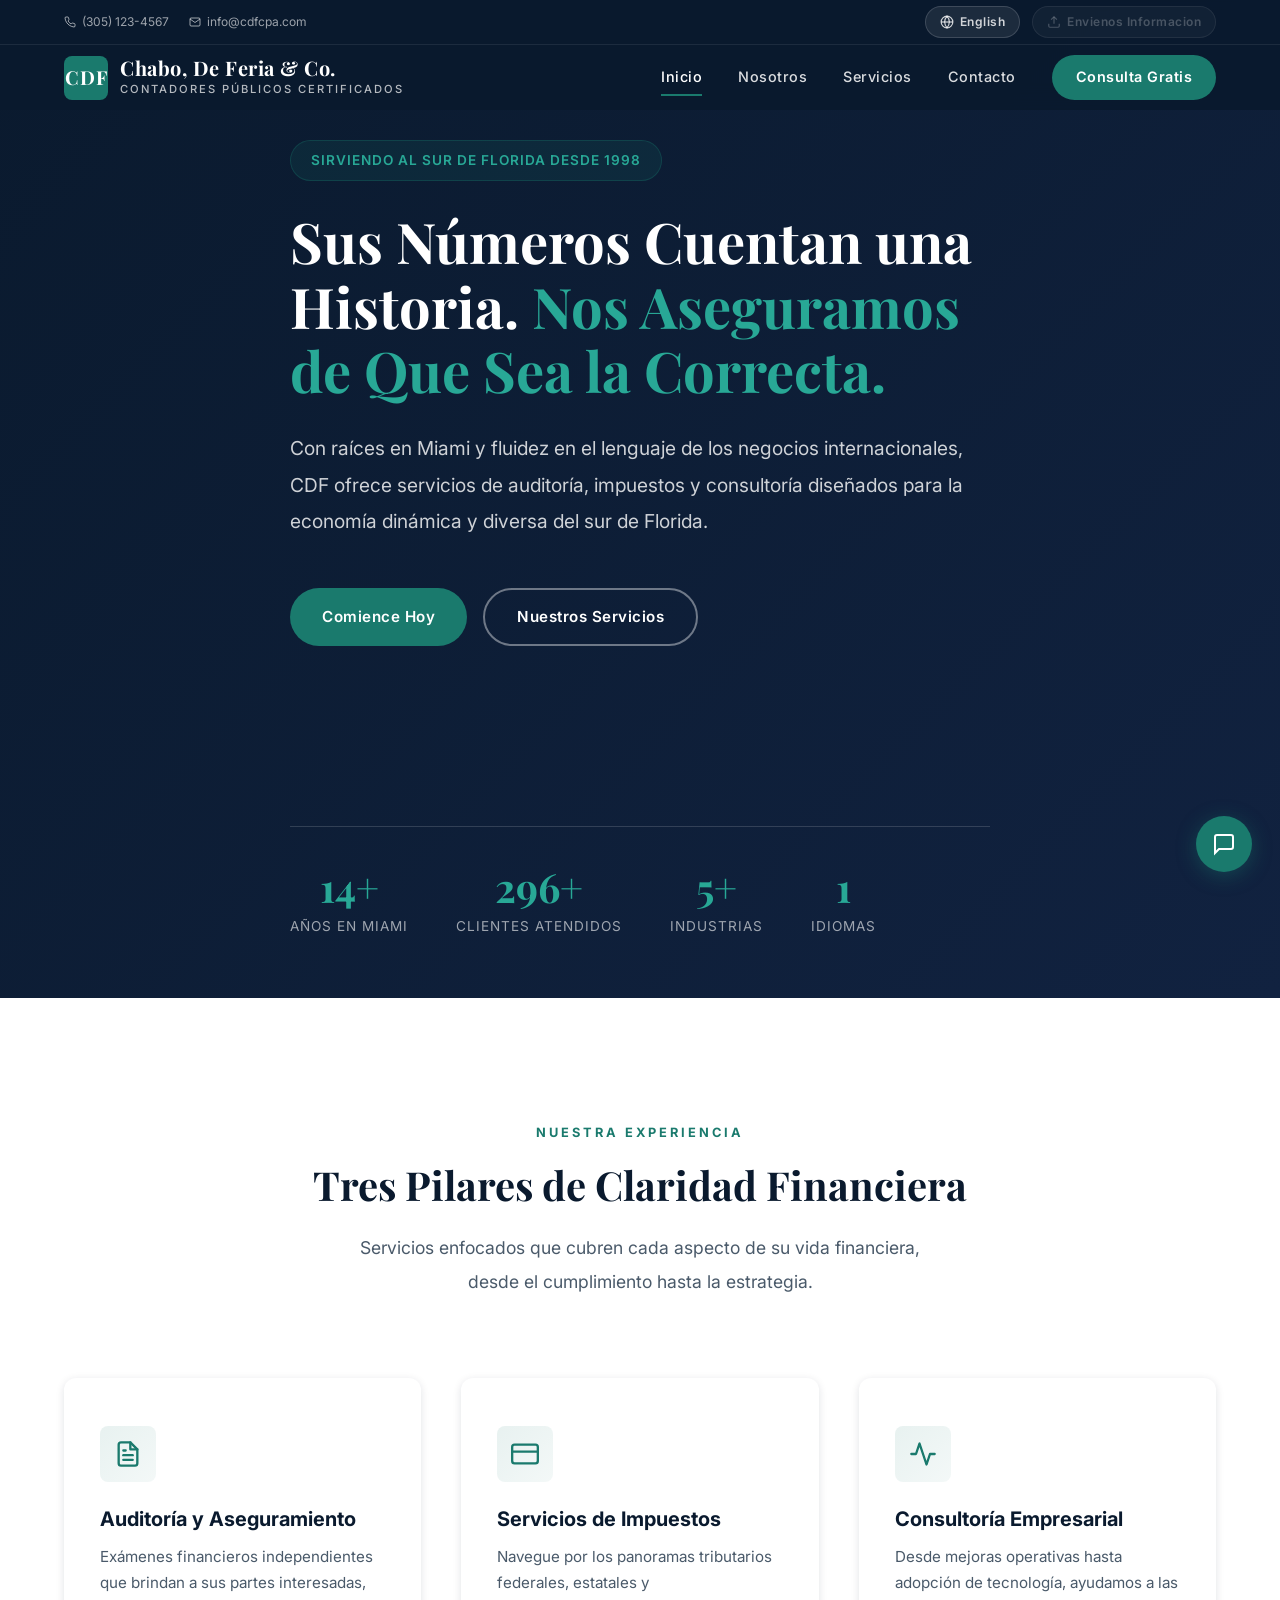
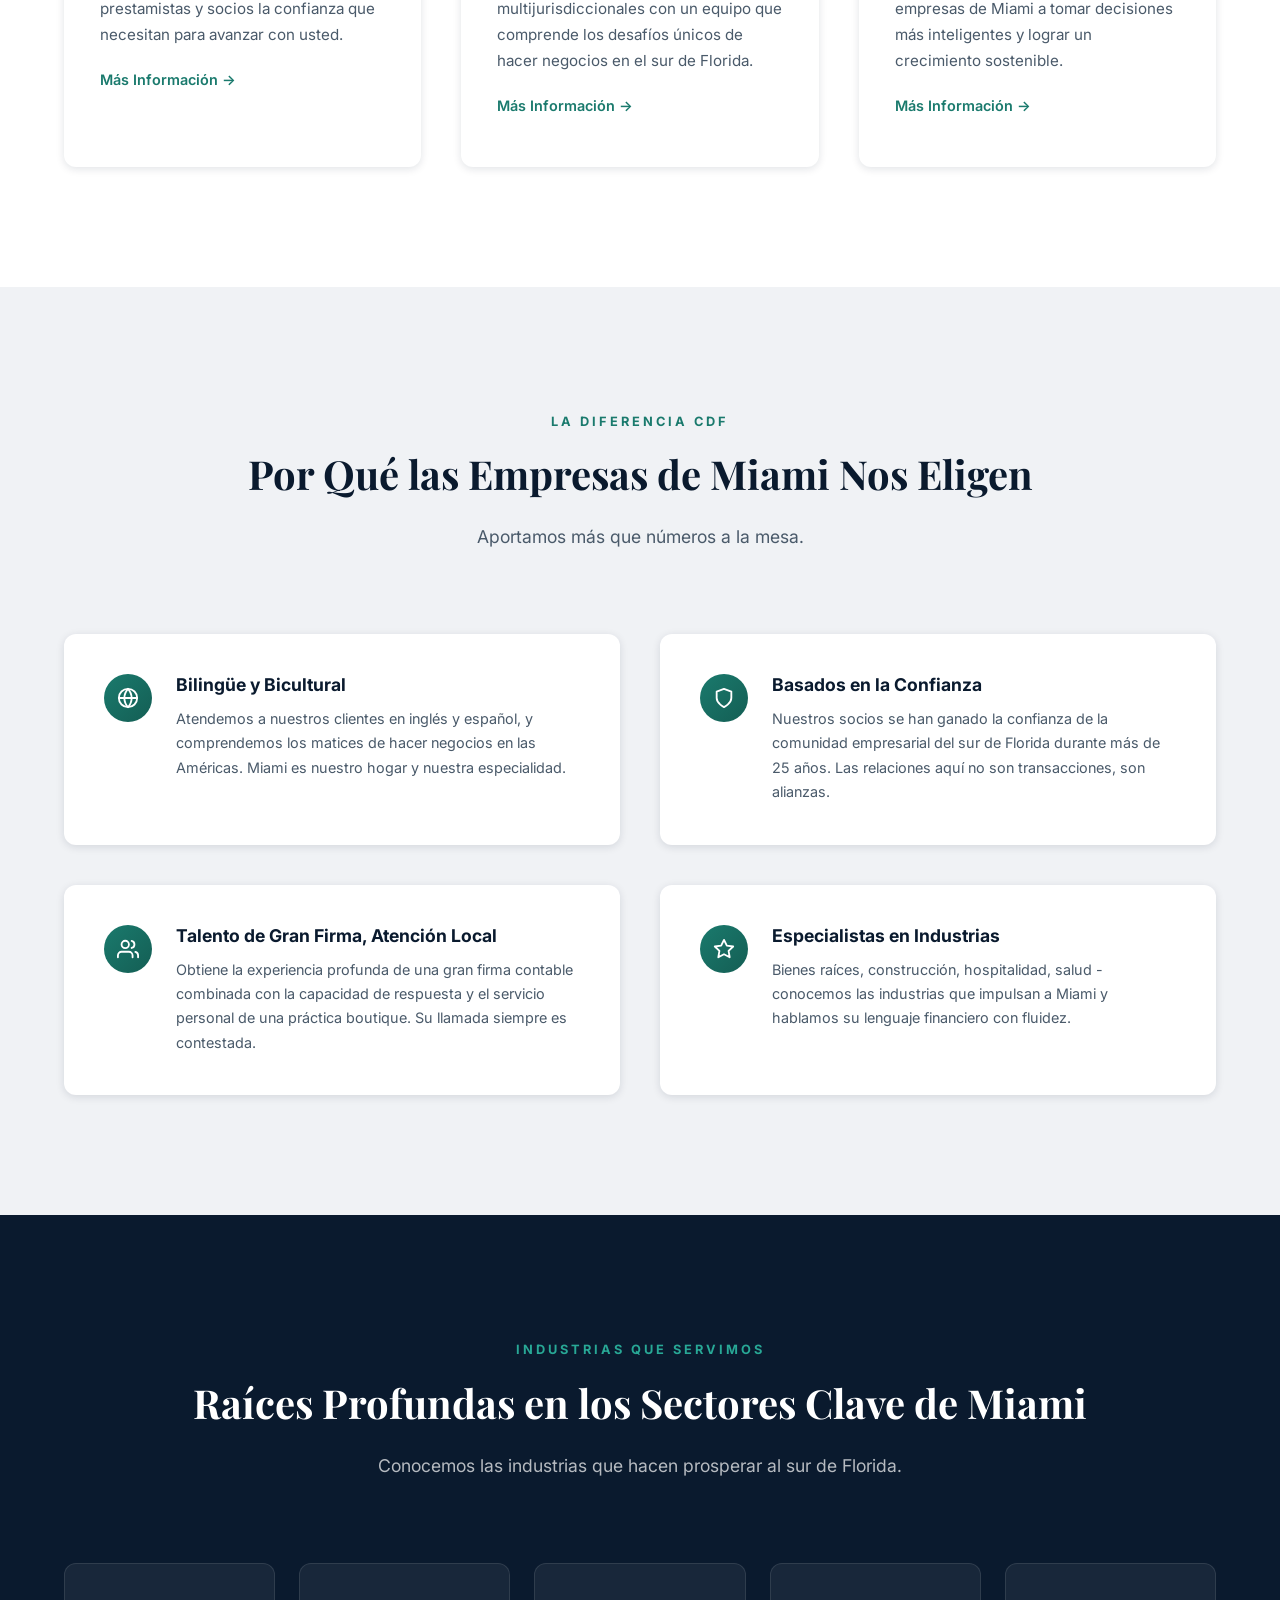
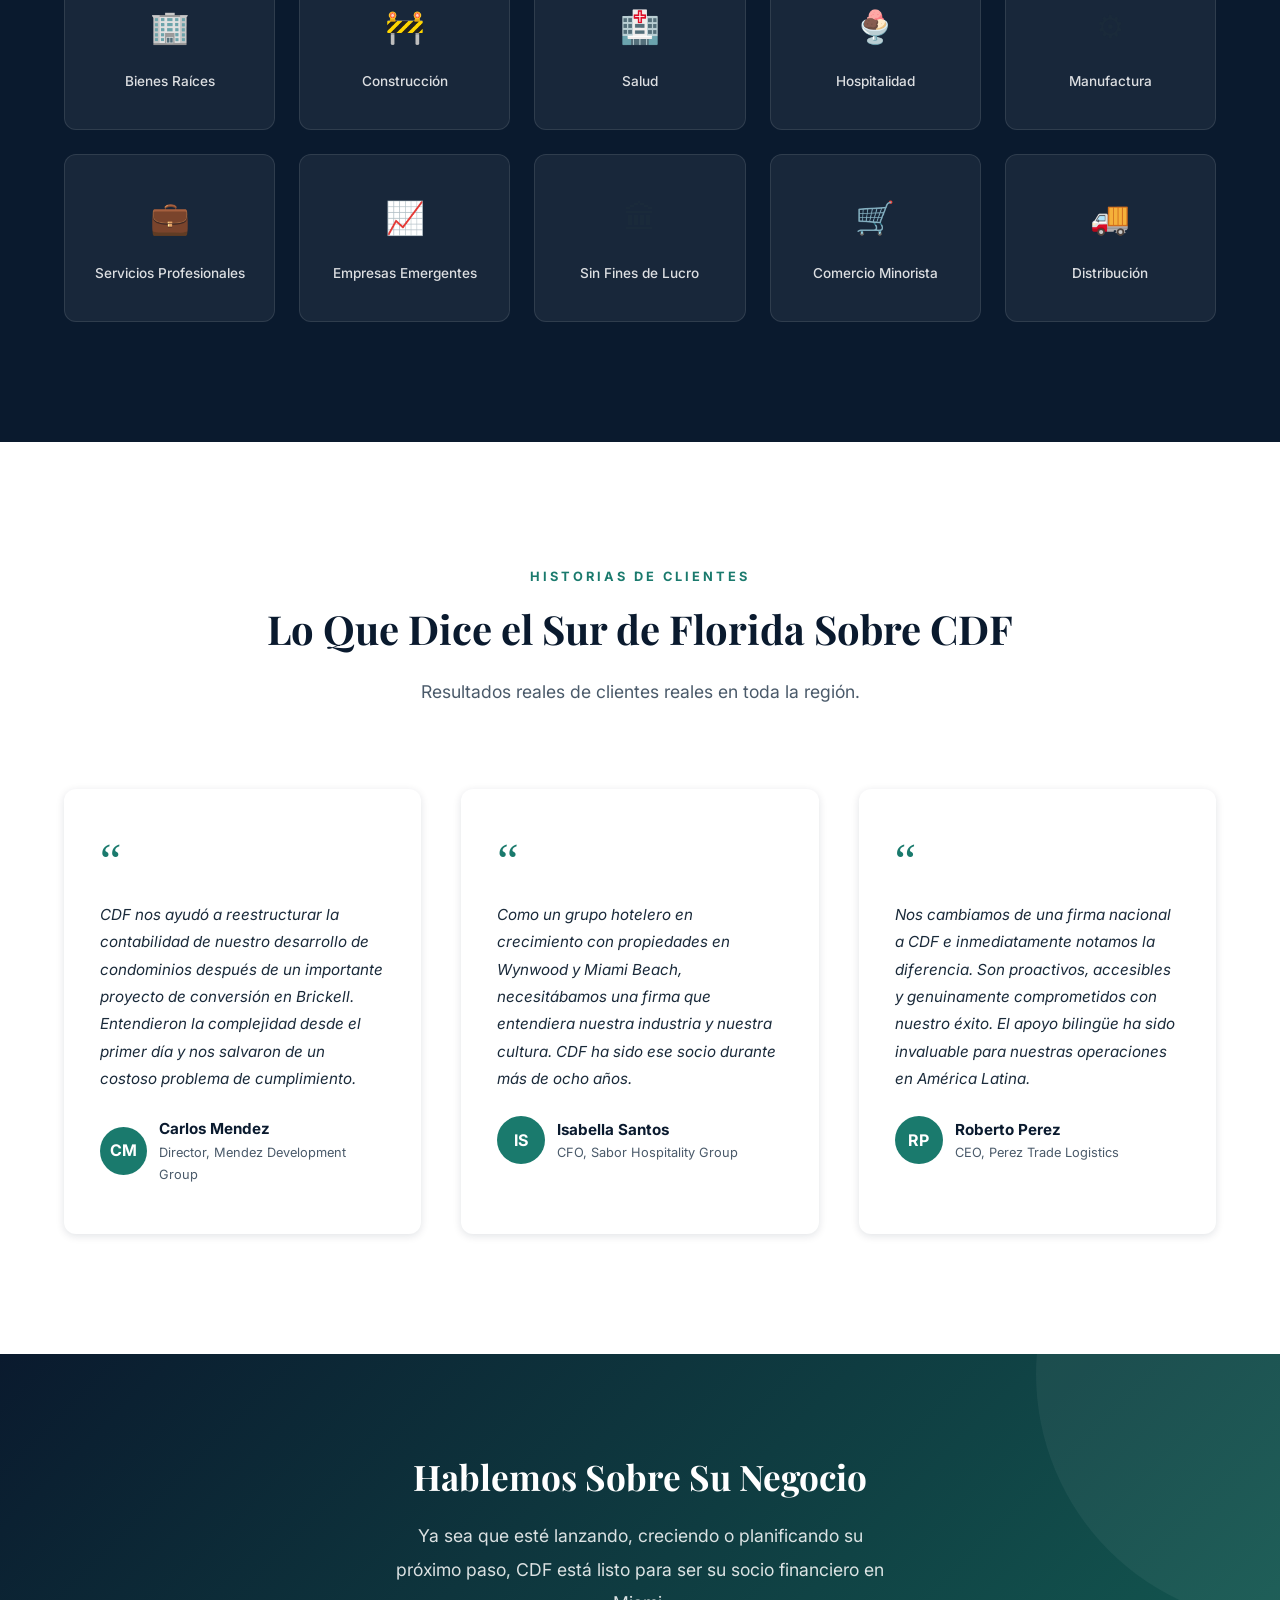
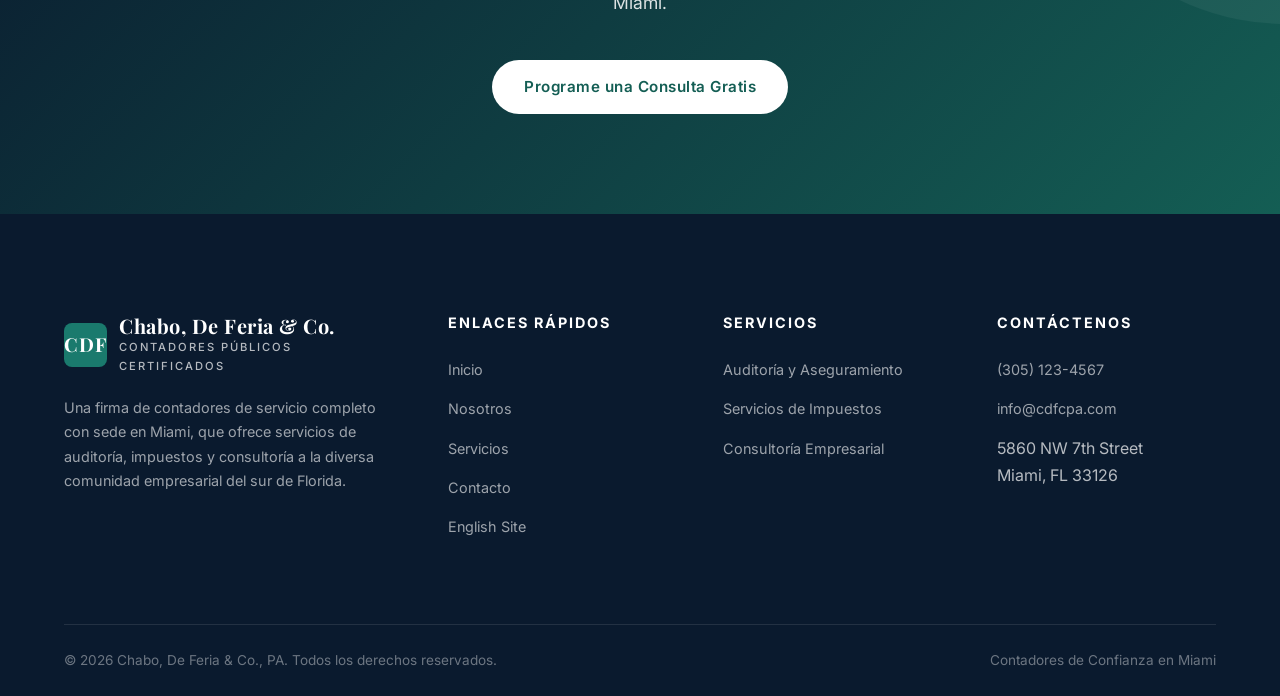
==== commit addfb4a2: "Revert "Replace CSS logo with actual logo image files" This reverts commit d0fdd00fafb816f415ceea7a7" ====
--- a/es/index.html
+++ b/es/index.html
@@ -42,7 +42,11 @@
         <div class="header-main">
             <div class="container">
                 <a href="index.html" class="logo">
-                    <img src="../images/logo-white.png" alt="CDF - Chabo, De Feria & Co., Contadores Públicos Certificados">
+                    <div class="logo-mark">CDF</div>
+                    <div class="logo-text">
+                        <span class="firm-name">Chabo, De Feria & Co.</span>
+                        <span class="firm-subtitle">Contadores Públicos Certificados</span>
+                    </div>
                 </a>
                 <nav class="nav-menu" id="navMenu">
                     <a href="index.html" class="active">Inicio</a>
@@ -297,7 +301,11 @@
             <div class="footer-grid">
                 <div class="footer-brand">
                     <a href="index.html" class="logo">
-                        <img src="../images/logo-color.png" alt="CDF - Chabo, De Feria & Co., Contadores Públicos Certificados">
+                        <div class="logo-mark">CDF</div>
+                        <div class="logo-text">
+                            <span class="firm-name">Chabo, De Feria & Co.</span>
+                            <span class="firm-subtitle">Contadores Públicos Certificados</span>
+                        </div>
                     </a>
                     <p>Una firma de contadores de servicio completo con sede en Miami, que ofrece servicios de auditoría, impuestos y consultoría a la diversa comunidad empresarial del sur de Florida.</p>
                 </div>
--- a/css/styles.css
+++ b/css/styles.css
@@ -220,15 +220,44 @@
 .logo {
     display: flex;
     align-items: center;
-}
-
-.logo img {
-    height: 48px;
-    width: auto;
-}
-
-.footer .logo img {
-    height: 52px;
+    gap: 12px;
+}
+
+.logo-mark {
+    width: 44px;
+    height: 44px;
+    background: var(--accent);
+    border-radius: var(--radius-sm);
+    display: flex;
+    align-items: center;
+    justify-content: center;
+    font-family: 'Playfair Display', serif;
+    font-weight: 700;
+    font-size: 1.2rem;
+    color: var(--white);
+    letter-spacing: 1px;
+}
+
+.logo-text {
+    display: flex;
+    flex-direction: column;
+}
+
+.logo-text .firm-name {
+    font-family: 'Playfair Display', serif;
+    font-size: 1.25rem;
+    font-weight: 700;
+    color: var(--white);
+    letter-spacing: 0.5px;
+    line-height: 1.2;
+}
+
+.logo-text .firm-subtitle {
+    font-size: 0.7rem;
+    color: rgba(255, 255, 255, 0.7);
+    text-transform: uppercase;
+    letter-spacing: 2px;
+    font-weight: 500;
 }
 
 .nav-menu {
